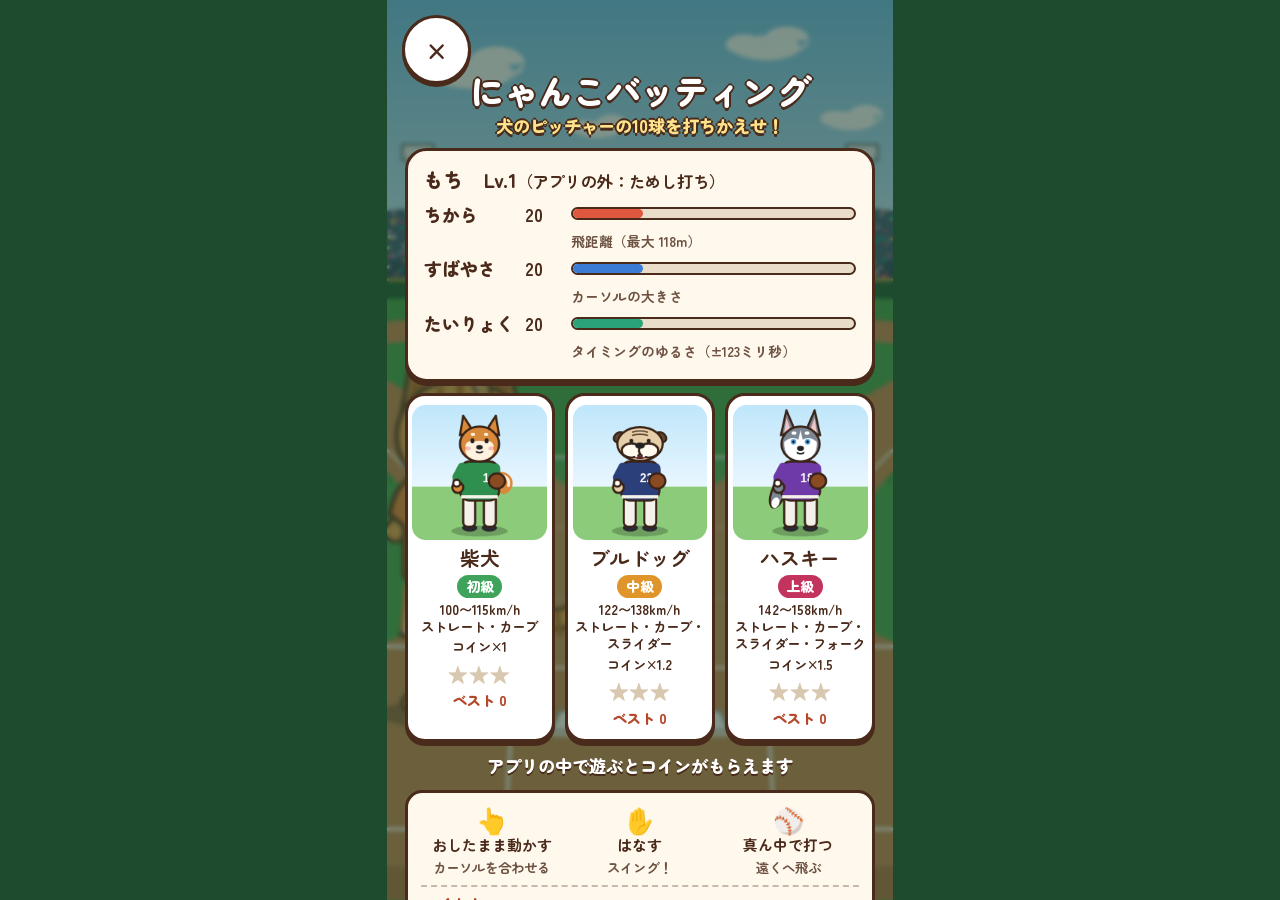
==== baseball.html @ 76a6c4c1 "Add files via upload" ====
<!DOCTYPE html>
<html lang="ja">
<head>
<meta charset="utf-8">
<meta name="viewport" content="width=device-width, initial-scale=1, viewport-fit=cover">
<meta name="theme-color" content="#2E7D46">
<title>にゃんこバッティング</title>
<link rel="preconnect" href="https://fonts.googleapis.com">
<link rel="preconnect" href="https://fonts.gstatic.com" crossorigin>
<link rel="stylesheet" href="https://fonts.googleapis.com/css2?family=Zen+Maru+Gothic:wght@500;700;900&display=swap">
<style>
:root{--ink:#4A2A1A;--orange:#F0943F;--red:#E0573F;--cream:#FFF8EC;--font:"Zen Maru Gothic","Hiragino Maru Gothic ProN","Yu Gothic",system-ui,sans-serif}
*{box-sizing:border-box}
html,body{height:100%;margin:0}
body{background:#1E4A2E;display:flex;align-items:center;justify-content:center;overflow:hidden;font-family:var(--font);color:var(--ink);
  touch-action:none;user-select:none;-webkit-user-select:none;-webkit-touch-callout:none;
  padding:env(safe-area-inset-top,0) env(safe-area-inset-right,0) env(safe-area-inset-bottom,0) env(safe-area-inset-left,0)}
#stage{position:relative;width:min(100vw,calc(100vh*9/16));width:min(100vw,calc(100dvh*9/16));aspect-ratio:9/16;max-height:100vh;max-height:100dvh;overflow:hidden;font-size:14px;background:#7EC8F2}
#cv{position:absolute;inset:0;width:100%;height:100%;display:block;touch-action:none}
#backBtn{position:absolute;top:.6em;left:.6em;z-index:8;width:2.7em;height:2.7em;border-radius:50%;border:3px solid var(--ink);background:#fff;color:var(--ink);font:900 1.3em/1 var(--font);box-shadow:0 3px 0 var(--ink);cursor:pointer;padding:0}
#padHint{position:absolute;left:8%;bottom:4%;z-index:3;width:84%;padding:.55em .7em;border-radius:1em;background:rgba(255,255,255,.82);border:2px dashed rgba(74,42,26,.55);
  font-weight:900;font-size:.86em;line-height:1.35;text-align:center;pointer-events:none;transition:opacity .4s}
#padHint.fade{opacity:0}
.ov{position:absolute;inset:0;z-index:6;display:flex;flex-direction:column;align-items:center;gap:.6em;padding:3.6em .9em 1.1em;overflow-y:auto;
  background:rgba(30,60,40,.55);backdrop-filter:blur(2px);-webkit-backdrop-filter:blur(2px);touch-action:pan-y}
.ov[hidden]{display:none}
.ov h1{margin:0;font-size:1.75em;font-weight:900;color:#fff;text-align:center;line-height:1.15;text-shadow:0 3px 0 var(--ink),2px 0 0 var(--ink),-2px 0 0 var(--ink),0 -2px 0 var(--ink)}
.ov h1 span{display:block;font-size:.5em;margin-top:.35em;color:#FFE38A}
.card{width:100%;background:var(--cream);border:3px solid var(--ink);border-radius:1.1em;box-shadow:0 4px 0 var(--ink);padding:.7em .85em}
.catcard .ttl{font-weight:900;margin-bottom:.35em}
.st{display:grid;grid-template-columns:5.3em 2.2em 1fr;align-items:center;gap:.4em;font-weight:900;font-size:.9em;margin:.25em 0}
.st .bar{height:.75em;border-radius:1em;background:#E9DCC8;border:2px solid var(--ink);overflow:hidden;position:relative}
.st .bar i{position:absolute;inset:0 auto 0 0;border-radius:1em}
.st .eff{grid-column:3;font-size:.78em;font-weight:700;margin-top:-.2em;opacity:.8}
.dogs{display:grid;grid-template-columns:repeat(3,1fr);gap:.5em;width:100%}
.dog{display:flex;flex-direction:column;align-items:center;gap:.15em;padding:.45em .25em .55em;background:#fff;border:3px solid var(--ink);border-radius:1em;box-shadow:0 4px 0 var(--ink);
  font:inherit;color:inherit;cursor:pointer;touch-action:manipulation}
.dog:active{transform:translateY(3px);box-shadow:0 1px 0 var(--ink)}
.dog canvas{width:100%;aspect-ratio:1;display:block;border-radius:.7em;background:linear-gradient(#BFE6FA,#E8F6FF 60%,#8CCB7A 61%)}
.dog b{font-size:1em}
.dog .lv{font-size:.72em;font-weight:900;color:#fff;padding:.1em .6em;border-radius:1em}
.dog .sm{font-size:.68em;font-weight:700;line-height:1.3;text-align:center}
.dog .sm i{font-style:normal;display:inline-block}
.dog .best{font-size:.72em;font-weight:900;color:#B5482B}
.left{font-weight:900;font-size:.88em;text-align:center;color:#fff;text-shadow:0 2px 0 var(--ink)}
.how{font-size:.8em;font-weight:700;line-height:1.5}
.how b{color:#B5482B}
.res .big{font-size:2.1em;font-weight:900;text-align:center;line-height:1.1}
.res .big small{font-size:.45em;display:block}
.res .nb{text-align:center;font-weight:900;color:#D9772B}
.log{display:grid;grid-template-columns:1.6em 1fr auto;gap:.15em .5em;font-size:.82em;font-weight:700;margin:.5em 0 0}
.log .k{font-weight:900;text-align:right}
.how .steps{display:grid;grid-template-columns:repeat(3,1fr);gap:.4em;text-align:center}
.how .steps i{display:block;font-style:normal;font-size:1.6em;line-height:1.2}
.how .steps b{display:block;color:var(--ink);font-size:.95em}
.how .steps small{display:block;font-size:.85em;opacity:.8}
.how details{margin-top:.5em;border-top:2px dashed rgba(74,42,26,.3);padding-top:.4em}
.how summary{font-weight:900;cursor:pointer;color:#B5482B}
.stars{font-size:1em;letter-spacing:.05em;color:#D8C8B0;font-weight:900}
.stars b{color:#F5B300;font-weight:900}
.res .stars{font-size:2em;text-align:center;display:block;line-height:1.1}
.coin{font-weight:900;text-align:center;font-size:1.05em;padding:.45em;border-radius:.8em;background:#FFE7A8;border:2px solid var(--ink)}
.btns{display:flex;gap:.6em;width:100%}
.btn{flex:1;border:3px solid var(--ink);background:var(--orange);color:var(--ink);font:900 1em var(--font);border-radius:1em;padding:.7em .4em;box-shadow:0 4px 0 var(--ink);cursor:pointer;touch-action:manipulation}
.btn.white{background:#fff}
.btn:active{transform:translateY(3px);box-shadow:0 1px 0 var(--ink)}
</style>
</head>
<body>
<!-- ミニゲーム「にゃんこバッティング」。にゃんカロの中で開くと、自分の猫の能力・毛色・服の色で遊べて、コインがアプリにたまる（1回の上限あり） -->
<div id="stage">
  <canvas id="cv" width="360" height="640" aria-label="バッティングの画面（キャッチャーの後ろから見た球場）"></canvas>
  <button id="backBtn" aria-label="にゃんカロにもどる">×</button>
  <div id="padHint" hidden>画面を<b>おしたまま</b>動かしてカーソルを合わせ、<br><b>指をはなすとスイング！</b></div>

  <div class="ov" id="titleOv">
    <h1>にゃんこバッティング<span>犬のピッチャーの10球を打ちかえせ！</span></h1>
    <div class="card catcard" id="catCard"></div>
    <div class="dogs" id="dogList"></div>
    <div class="left" id="leftMsg"></div>
    <div class="card how">
      <div class="steps"><div><i>👆</i><b>おしたまま動かす</b><small>カーソルを合わせる</small></div><div><i>✋</i><b>はなす</b><small>スイング！</small></div><div><i>⚾</i><b>真ん中で打つ</b><small>遠くへ飛ぶ</small></div></div>
      <details><summary>くわしいルール</summary>
      画面のどこでも<b>おしたまま</b>動かすと黄色い<b>カーソル</b>が動く。ボールがカーソルに重なったときに<b>指をはなすとスイング</b>！（ピッチャーが投げる前にはなしても振らない。PCは矢印キー＋スペース）<br>
      カーソルの真ん中（オレンジ）で打つと遠くへ飛ぶ。ボールの<b>下</b>を打つとフライ、<b>上</b>を打つとゴロ。早く振ると左へ、おそいと右へ。<br>
      ホームラン100・長打50・ヒット30・ファウル5点。<b>ボール球を見逃す</b>と+10点（ボール球を振ると当たりが弱くなる）。<br>
      <b>連続ヒット</b>は2本目×1.2・3本目から×1.5。10球のうち1球は<b>金のボール</b>（打つと×2）。<br>
      点数で <span id="starPts"></span>。合計点でコインがもらえる（最大<span id="maxC">50</span>）。
      <button class="btn white" id="practiceBtn" type="button" style="margin-top:.5em;width:100%">練習2球からはじめる（柴犬）</button>
      </details>
    </div>
  </div>

  <div class="ov" id="resultOv" hidden>
    <h1>結果</h1>
    <div class="card res" id="resBody"></div>
    <div class="btns"><button class="btn" id="againBtn">もう一回</button><button class="btn white" id="pickBtn">ピッチャーをえらぶ</button></div>
  </div>
</div>
<script>
'use strict';
/* =========================================================
   にゃんこバッティング
   キャッチャーの後ろから見た画面。遠くに犬のピッチャー、手前にストライクゾーン、左に自分の猫（うしろ姿）。
   座標：画面は 360×640。遠近法は「奥行き Z（ゾーン＝1、ピッチャー＝6）」で 画面x = CX + X*F/Z、画面y = CY + Y*F/Z。
   ========================================================= */

// ===== バランス（ここの数字で調整できる） =====
const PITCHES = 10;                                 // 1回の球数
const PTS = { hr: 100, xbh: 50, hit: 30, foul: 5, eye: 10 }; // 点数（ホームラン／長打／ヒット／ファウル／ボール球を見逃す＝ナイス選球）
const COIN_DIV = 10;                                // コイン = 合計点 × 投手のコイン倍率 ÷ これ（上限はアプリの miniRewardMax）　v9.6：8→10（連打・金のボールで点がふえたぶん）
// v9.6 追加
const BALL_SWING_Q = .8;                            // ボール球を振ったときの打球の質（×）
const COMBO = [1, 1, 1.2, 1.5];                     // 連続ヒットの倍率（2連続 ×1.2、3連続より上 ×1.5）
const GOLD_MUL = 2;                                 // 金のボール（10球に1球）の得点倍率
const STARS = [150, 350, 550];                      // ★1・★2・★3 の点数（どの投手も同じ。速い投手ほどむずかしい）
const PRACTICE = 2;                                 // はじめての人の練習球の数（点にならない）
const HIT_STOP = .08;                               // 打った瞬間に止める時間（秒）
const eff = v => v / (v + 60);                      // 能力の効き目（0〜1。数値が上がるほどゆるやかに増える）
// 投手（犬）。kmh=ストレートの球速、T=ストレートがとどく時間（秒・ゲーム用にゆっくり）、out=ボール球の割合、brk=変化の大きさ、mix=球種の割合
const DOGS = {
  shiba:   { name: '柴犬',     lv: '初級', lvc: '#3FA35B', kmh: [100, 115], T: 1.15, out: .15, brk: .75, mix: { st: 70, cv: 30 },                 coin: 1.0, num: '1',
             fur: '#D9893B', light: '#FFF3E0', dark: '#6B3E1C', uni: '#2F8F4E' },
  bulldog: { name: 'ブルドッグ', lv: '中級', lvc: '#E0952B', kmh: [122, 138], T: .95,  out: .2,  brk: 1.0, mix: { st: 50, cv: 20, sl: 30 },          coin: 1.2, num: '22',
             fur: '#E6CFA8', light: '#FFF9EF', dark: '#5E4A36', uni: '#2B3F7A' },
  husky:   { name: 'ハスキー',   lv: '上級', lvc: '#C2335E', kmh: [142, 158], T: .78,  out: .25, brk: 1.2, mix: { st: 40, cv: 15, sl: 25, fk: 20 }, coin: 1.5, num: '18',
             fur: '#7D8794', light: '#FFFFFF', dark: '#2E3440', uni: '#6E3AA8' }
};
// 球種。spd=ストレートとくらべた速さ、bx/by=変化（右／下）、k=曲がりはじめのおそさ（大きいほど手元で曲がる）
const PTYPE = {
  st: { name: 'ストレート', spd: 1.0,  bx: 0,   by: 0,   k: 2 },
  cv: { name: 'カーブ',     spd: .8,   bx: .14, by: .24, k: 1.7 },
  sl: { name: 'スライダー', spd: .9,   bx: .24, by: .05, k: 2.4 },
  fk: { name: 'フォーク',   spd: .92,  bx: 0,   by: .30, k: 3.6 }
};
const LAG = .07;   // 指をはなしてからバットがボールの位置にくるまで（秒）

// ===== アプリとのつなぎ =====
const APP = (() => { try { return window.parent !== window && window.parent.nyankaloMini ? window.parent.nyankaloMini : null; } catch (e) { return null; } })();
const DEF_CAT = { name: 'もち', breed: 'tabby', level: 1, pow: 20, spd: 20, sta: 20, head: null, top: 'tee_orange', hand: 'gloves_brown', shirt: '#F08A3C', gloves: '#7A4A2A' };
let INFO = null, CAT = DEF_CAT;
function loadInfo() {
  try { INFO = APP ? APP.info() : null; } catch (e) { INFO = null; }
  CAT = Object.assign({}, DEF_CAT, (INFO && INFO.cat) || {});
}
loadInfo();
const sndOn = () => !INFO || INFO.sound !== false;
const vibOn = () => (!INFO || INFO.vibrate !== false) && typeof navigator.vibrate === 'function';
const buzz = p => { if (vibOn()) try { navigator.vibrate(p); } catch (e) {} };
function getBest() {
  try { return APP ? (APP.getRec('baseball') || {}) : JSON.parse(localStorage.getItem('nb_best') || '{}'); } catch (e) { return {}; }
}
function setBest(o) {
  try { if (APP) APP.setRec('baseball', o); else localStorage.setItem('nb_best', JSON.stringify(o)); } catch (e) {}
}

// ===== 画面・遠近法 =====
const cv = document.getElementById('cv'), g = cv.getContext('2d'), stage = document.getElementById('stage');
const W = 360, H = 640, F = 300, CX = 180, CY = 200;
const M = .271;                                     // 球場の 1m を奥行きの単位に直す倍率（ピッチャーまで18.44m → Z=6）
const PZ = 6;                                       // ピッチャーの奥行き
const ZCY = .667, ZHW = .225, ZHH = .25, BRW = .038; // ゾーンの中心の高さ・半分の幅・半分の高さ、ボールの半径
const ZL = CX - ZHW * F, ZR = CX + ZHW * F, ZT = CY + (ZCY - ZHH) * F, ZB = CY + (ZCY + ZHH) * F;
const REL = { X: -.03, Y: -.14 };                   // ボールをはなす位置（ピッチャーの手）
const pj = (X, Y, Z) => [CX + X * F / Z, CY + Y * F / Z, F / Z];
const fieldPt = (xm, zm, hm = 0) => pj(xm * M, 1 - hm * M, 1 + zm * M);   // 球場の地面の点（m）
const CATX = 52, CATY = 506, CATS = 1.0;            // 猫の足もとの位置と大きさ

// 能力から決まる値
let CRW, CRH, TW, MAXD;
function calcStats() {
  CRW = (ZR - ZL) * (.16 + .2 * eff(CAT.spd));   // カーソルの半分の幅（すばやさ）
  CRH = CRW * .72;
  TW = .10 + .09 * eff(CAT.sta);                 // タイミングのゆるさ（たいりょく）：ずれてよい秒数
  MAXD = 100 + 70 * eff(CAT.pow);                // 最大飛距離 m（ちから）
}
calcStats();
const fence = dir => 92 + 24 * (1 - Math.min(1, Math.abs(dir) / 45));   // フェンスまでの距離（センター116m・両翼92m）

let dpr = 1;
function resize() {
  dpr = Math.min(3, window.devicePixelRatio || 1);
  const w = stage.clientWidth;
  stage.style.fontSize = (w / 360 * 14) + 'px';
  cv.width = Math.round(w * dpr); cv.height = Math.round(cv.width * H / W);
  makeBg();
}

// 色の明るさ（0〜1）
function lum(hex) { const m = /^#?([0-9a-f]{6})$/i.exec(hex || ''); if (!m) return .5; const n = parseInt(m[1], 16); return (.299 * (n >> 16) + .587 * (n >> 8 & 255) + .114 * (n & 255)) / 255; }
// 古いスマホ（roundRect がないブラウザ）用
if (!CanvasRenderingContext2D.prototype.roundRect) CanvasRenderingContext2D.prototype.roundRect = function (x, y, w, h, r) { r = Math.min(r, w / 2, h / 2); this.moveTo(x + r, y); this.arcTo(x + w, y, x + w, y + h, r); this.arcTo(x + w, y + h, x, y + h, r); this.arcTo(x, y + h, x, y, r); this.arcTo(x, y, x + w, y, r); this.closePath(); };

// ===== 乱数 =====
const R = Math.random, rnd = (a, b) => a + R() * (b - a), clamp = (v, a, b) => Math.max(a, Math.min(b, v));
function pickMix(mix) { let s = 0; for (const k in mix) s += mix[k]; let r = R() * s; for (const k in mix) { r -= mix[k]; if (r <= 0) return k; } return 'st'; }
function seeded(seed) { return () => { seed = (seed * 16807) % 2147483647; return (seed - 1) / 2147483646; }; }

// ===== 背景（球場）を1回だけ描いておく =====
let bg = null;
function makeBg() {
  bg = document.createElement('canvas'); bg.width = cv.width; bg.height = cv.height;
  const c = bg.getContext('2d'), s = bg.width / W; c.scale(s, s);
  const rr = seeded(7);
  // 空
  let gr = c.createLinearGradient(0, 0, 0, 200); gr.addColorStop(0, '#6EC1F0'); gr.addColorStop(1, '#D4F0FF');
  c.fillStyle = gr; c.fillRect(0, 0, W, 220);
  c.fillStyle = 'rgba(255,255,255,.9)';
  [[60, 52, 1], [270, 34, .8], [330, 86, .6], [150, 92, .55]].forEach(([x, y, k]) => { c.beginPath(); c.ellipse(x, y, 30 * k, 11 * k, 0, 0, 7); c.ellipse(x + 18 * k, y - 7 * k, 20 * k, 12 * k, 0, 0, 7); c.ellipse(x - 20 * k, y - 3 * k, 16 * k, 9 * k, 0, 0, 7); c.fill(); });
  // 照明塔
  [[22, 112], [338, 112]].forEach(([x, y]) => { c.fillStyle = '#5B6B7A'; c.fillRect(x - 1.5, y, 3, 60); c.fillStyle = '#E8EEF2'; c.fillRect(x - 11, y - 9, 22, 11); c.strokeStyle = '#5B6B7A'; c.lineWidth = 1.5; c.strokeRect(x - 11, y - 9, 22, 11); });
  // スタンド（観客）
  c.fillStyle = '#3F5D78'; c.beginPath(); c.moveTo(0, 150); c.quadraticCurveTo(180, 128, 360, 150); c.lineTo(360, 215); c.lineTo(0, 215); c.fill();
  c.fillStyle = '#2F4A62'; c.fillRect(0, 186, W, 30);
  const cols = ['#FFD166', '#EF476F', '#FFFFFF', '#06D6A0', '#F78C6B', '#A0C4FF', '#FFC6D9'];
  for (let i = 0; i < 520; i++) { const x = rr() * W, y = 142 + rr() * 64; if (y < 150 - Math.sin(x / W * Math.PI) * 18) continue; c.fillStyle = cols[Math.floor(rr() * cols.length)]; c.fillRect(x, y, 2, 2); }
  // 外野フェンス
  const fen = [], top = [];
  for (let a = -60; a <= 60; a += 2) { const d = fence(a), r = a * Math.PI / 180; fen.push(fieldPt(Math.sin(r) * d, Math.cos(r) * d)); top.push(fieldPt(Math.sin(r) * d, Math.cos(r) * d, 4)); }
  // 芝（しま模様）
  c.fillStyle = '#3E9E4A'; c.fillRect(0, 205, W, H);
  for (let z = 0; z < 130; z += 8) { const y1 = fieldPt(0, z)[1], y2 = fieldPt(0, z + 4)[1]; c.fillStyle = '#48AC53'; c.fillRect(0, Math.min(y1, y2), W, Math.abs(y1 - y2)); }
  c.fillStyle = '#1D5E35'; c.beginPath(); fen.forEach((p, i) => i ? c.lineTo(p[0], p[1]) : c.moveTo(p[0], p[1])); for (let i = top.length - 1; i >= 0; i--) c.lineTo(top[i][0], top[i][1]); c.fill();
  c.strokeStyle = '#F2C14E'; c.lineWidth = 1.6; c.beginPath(); top.forEach((p, i) => i ? c.lineTo(p[0], p[1]) : c.moveTo(p[0], p[1])); c.stroke();
  // 内野の土（ファウルラインの間＋円弧）
  const dirt = '#C98B55', dirtD = '#B57846';
  c.fillStyle = dirt; c.beginPath(); c.moveTo(...fieldPt(0, -0.5));
  c.lineTo(...fieldPt(-27.5, 27.5));
  for (let a = -45; a <= 45; a += 3) { const r = a * Math.PI / 180, p = [Math.sin(r) * 29, 18.44 + Math.cos(r) * 29]; c.lineTo(...fieldPt(p[0], p[1])); }
  c.lineTo(...fieldPt(27.5, 27.5)); c.closePath(); c.fill();
  // 内野の芝（ダイヤモンド）
  c.fillStyle = '#45A851'; c.beginPath(); [[0, 2.6], [16.8, 19.4], [0, 36.2], [-16.8, 19.4]].forEach((p, i) => i ? c.lineTo(...fieldPt(...p)) : c.moveTo(...fieldPt(...p))); c.closePath(); c.fill();
  // マウンド
  const mc = fieldPt(0, 18.44), mr = fieldPt(2.7, 18.44)[0] - mc[0], mt = fieldPt(0, 21.1)[1], mb = fieldPt(0, 15.8)[1];
  c.fillStyle = dirtD; c.beginPath(); c.ellipse(mc[0], (mt + mb) / 2, mr, (mb - mt) / 2 + 1, 0, 0, 7); c.fill();
  c.fillStyle = dirt; c.beginPath(); c.ellipse(mc[0], (mt + mb) / 2 - 1, mr * .8, (mb - mt) / 2 - 1, 0, 0, 7); c.fill();
  c.fillStyle = '#fff'; c.fillRect(mc[0] - 5, mc[1] - 1, 10, 2);
  // 2塁ベース
  const b2 = fieldPt(0, 38.8); c.fillStyle = '#fff'; c.fillRect(b2[0] - 3, b2[1] - 1, 6, 2);
  // ファウルライン
  c.strokeStyle = 'rgba(255,255,255,.9)'; c.lineWidth = 1.6;
  [-1, 1].forEach(sg => { c.beginPath(); c.moveTo(...fieldPt(sg * 1, 1)); c.lineTo(...fieldPt(sg * 100, 100)); c.stroke(); });
  // ホームまわりの土（ゾーンにあわせて大きめに描く）
  c.fillStyle = dirt; c.beginPath(); c.ellipse(CX, 540, 250, 120, 0, 0, 7); c.fill();
  c.fillStyle = dirtD; c.fillRect(0, 600, W, 40); c.fillStyle = dirt; c.beginPath(); c.ellipse(CX, 600, 260, 22, 0, 0, 7); c.fill();
  // バッターボックス
  c.strokeStyle = 'rgba(255,255,255,.85)'; c.lineWidth = 2.5;
  [[-1], [1]].forEach(([sg]) => { c.beginPath(); const x1 = CX + sg * 82, x2 = CX + sg * 200; c.moveTo(x1 + sg * 6, 460); c.lineTo(x2 + sg * 6, 460); c.lineTo(x2 + sg * 40, 590); c.lineTo(x1 + sg * 14, 590); c.closePath(); c.stroke(); });
  // ホームベース
  c.fillStyle = '#fff'; c.strokeStyle = '#9A8F84'; c.lineWidth = 2;
  c.beginPath(); c.moveTo(ZL + 4, 520); c.lineTo(ZR - 4, 520); c.lineTo(ZR - 10, 506); c.lineTo(CX, 494); c.lineTo(ZL + 10, 506); c.closePath(); c.fill(); c.stroke();
  c.fillStyle = '#E4DCD2'; c.fillRect(ZL + 4, 520, ZR - ZL - 8, 4);
}

// ===== 犬（ピッチャー）を描く =====
// 足もと (x,y)、k=大きさ（1で高さ100）、pose: w=ふりかぶり 0〜1、f=投げたあと 0〜1、ball=手にボールを持つか
function drawDog(c, key, x, y, k, pose) {
  const D = DOGS[key], w = pose.w || 0, f = pose.f || 0, ol = '#3A2418';
  c.save(); c.translate(x, y); c.scale(k, k); c.lineJoin = 'round'; c.lineCap = 'round';
  const L = (pts, col, lw) => { c.strokeStyle = col; c.lineWidth = lw; c.beginPath(); pts.forEach((p, i) => i ? c.lineTo(p[0], p[1]) : c.moveTo(p[0], p[1])); c.stroke(); };
  const E = (ex, ey, rx, ry, col, st = true, rot = 0) => { c.fillStyle = col; c.beginPath(); c.ellipse(ex, ey, rx, ry, rot, 0, 7); c.fill(); if (st) { c.strokeStyle = ol; c.lineWidth = 2; c.stroke(); } };
  // 影
  c.fillStyle = 'rgba(0,0,0,.22)'; c.beginPath(); c.ellipse(0, 0, 26, 5, 0, 0, 7); c.fill();
  // 足を上げる（ふりかぶりの途中で左足＝画面の右の足）
  const lift = Math.sin(clamp((w - .25) / .7, 0, 1) * Math.PI) * (f ? 0 : 1);
  const lean = f ? Math.sin(Math.min(1, f * 1.4) * Math.PI / 2) * 6 : 0;
  // しっぽ
  if (key === 'shiba') { c.strokeStyle = D.fur; c.lineWidth = 7; c.beginPath(); c.arc(20, -44, 7, Math.PI * .9, Math.PI * 2.4); c.stroke(); c.strokeStyle = D.light; c.lineWidth = 2.5; c.beginPath(); c.arc(20, -44, 7, Math.PI * 1.3, Math.PI * 2.1); c.stroke(); }
  if (key === 'husky') { E(-21, -34, 6, 13, D.fur, true, .35); E(-23, -26, 3.5, 5, D.light, false, .35); }
  // 足
  E(-9, -3, 7, 3.6, '#2A2A30', false);
  const ry = -lift * 16, rx = lift * 3;
  E(9 + rx, -3 + ry, 7, 3.6, '#2A2A30', false);
  c.fillStyle = '#F4F1EA'; c.strokeStyle = ol; c.lineWidth = 2;
  c.beginPath(); c.roundRect(-15, -32, 11, 28, 4); c.fill(); c.stroke();
  c.beginPath(); c.roundRect(4 + rx, -32 + ry * .6, 11, 28 - lift * 6, 4); c.fill(); c.stroke();
  c.translate(lean * .3, lean);
  // 体（ユニフォーム）
  c.fillStyle = D.uni; c.beginPath(); c.roundRect(-18, -64, 36, 36, 9); c.fill(); c.stroke();
  c.fillStyle = '#fff'; c.font = '900 11px sans-serif'; c.textAlign = 'center'; c.textBaseline = 'middle'; c.fillText(D.num, 6, -48);
  c.fillStyle = '#F4F1EA'; c.fillRect(-17, -33, 34, 3);
  // グラブの腕（画面の右）
  const gx = w < 1 && !f ? 14 - w * 8 : 24 - (1 - f) * 2, gy = w < 1 && !f ? -46 - w * 22 : -56;
  L([[15, -58], [gx, gy]], D.uni, 8);
  E(gx + 2, gy, 7.5, 7, '#8A4B22');
  // 頭
  const hy = -80;
  if (key === 'shiba') {
    c.fillStyle = D.fur; [[-1], [1]].forEach(([s]) => { c.beginPath(); c.moveTo(s * 6, hy - 12); c.lineTo(s * 15, hy - 26); c.lineTo(s * 18, hy - 8); c.closePath(); c.fill(); c.stroke(); });
    E(0, hy, 18, 16, D.fur);
    c.fillStyle = D.light; c.beginPath(); c.ellipse(0, hy + 6, 13, 9, 0, 0, 7); c.fill();
    E(-7, hy + 2, 6, 5, D.light, false); E(7, hy + 2, 6, 5, D.light, false);
    E(-6, hy - 9, 2, 1.4, D.light, false); E(6, hy - 9, 2, 1.4, D.light, false);
    E(-6.5, hy - 3, 1.9, 2.3, '#222', false); E(6.5, hy - 3, 1.9, 2.3, '#222', false);
    E(0, hy + 3, 3, 2.2, '#222', false);
    c.strokeStyle = '#222'; c.lineWidth = 1.3; c.beginPath(); c.moveTo(-3, hy + 7); c.quadraticCurveTo(0, hy + 9, 3, hy + 7); c.stroke();
    E(-11, hy + 4, 3, 1.8, 'rgba(240,120,120,.45)', false); E(11, hy + 4, 3, 1.8, 'rgba(240,120,120,.45)', false);
  } else if (key === 'bulldog') {
    E(-19, hy - 6, 5.5, 4.5, D.dark, true, -.5); E(19, hy - 6, 5.5, 4.5, D.dark, true, .5);
    E(0, hy, 21, 15.5, D.fur);
    c.strokeStyle = D.dark; c.lineWidth = 1.3; [-11, -8].forEach(o => { c.beginPath(); c.moveTo(-7, hy + o); c.quadraticCurveTo(0, hy + o - 2, 7, hy + o); c.stroke(); });
    E(-8, hy + 6, 9, 6.5, D.light); E(8, hy + 6, 9, 6.5, D.light);
    c.fillStyle = '#5A2A2A'; c.beginPath(); c.ellipse(0, hy + 11, 6, 3, 0, 0, Math.PI); c.fill();
    c.fillStyle = '#fff'; c.fillRect(-4.5, hy + 9.5, 2, 2.5); c.fillRect(2.5, hy + 9.5, 2, 2.5);
    E(-8, hy - 3, 1.8, 1.8, '#222', false); E(8, hy - 3, 1.8, 1.8, '#222', false);
    E(0, hy + 1.5, 4.5, 2.8, '#222', false);
  } else {
    c.fillStyle = D.fur; [[-1], [1]].forEach(([s]) => { c.beginPath(); c.moveTo(s * 5, hy - 12); c.lineTo(s * 13, hy - 31); c.lineTo(s * 18, hy - 8); c.closePath(); c.fill(); c.stroke(); c.fillStyle = '#F2C6C6'; c.beginPath(); c.moveTo(s * 9, hy - 13); c.lineTo(s * 13, hy - 24); c.lineTo(s * 15, hy - 11); c.closePath(); c.fill(); c.fillStyle = D.fur; });
    E(0, hy, 17.5, 16, D.fur);
    c.fillStyle = D.light; c.beginPath(); c.moveTo(-15, hy - 2); c.quadraticCurveTo(-8, hy - 8, -2, hy - 4); c.lineTo(0, hy - 13); c.lineTo(2, hy - 4); c.quadraticCurveTo(8, hy - 8, 15, hy - 2); c.quadraticCurveTo(16, hy + 14, 0, hy + 15); c.quadraticCurveTo(-16, hy + 14, -15, hy - 2); c.fill();
    E(-6, hy - 10, 2.2, 1.5, D.light, false); E(6, hy - 10, 2.2, 1.5, D.light, false);
    E(-6.5, hy - 2, 2.6, 2.6, '#4DA8E8', false); E(6.5, hy - 2, 2.6, 2.6, '#4DA8E8', false);
    E(-6.5, hy - 2, 1.1, 1.3, '#111', false); E(6.5, hy - 2, 1.1, 1.3, '#111', false);
    E(0, hy + 4, 3.2, 2.3, '#222', false);
    c.strokeStyle = '#222'; c.lineWidth = 1.3; c.beginPath(); c.moveTo(-3, hy + 8); c.quadraticCurveTo(0, hy + 10, 3, hy + 8); c.stroke();
  }
  // 投げる腕（画面の左＝犬の右手）
  let hx, hy2;
  if (!f) { const t = w; hx = -20 - t * 12; hy2 = -40 - t * 60; if (t > .85) { hx += (t - .85) * 20; } }
  else { const t = Math.min(1, f * 1.6); hx = -32 + t * 46; hy2 = -98 + t * 66; }
  L([[-16, -59], [(hx - 16) / 2 - 3, (hy2 - 59) / 2], [hx, hy2]], D.uni, 8);
  E(hx, hy2, 5, 5, D.fur);
  if (pose.ball) E(hx - 1, hy2 - 4, 3.2, 3.2, '#fff');
  c.restore();
}

// ===== 猫（バッターのうしろ姿）を描く =====
const FUR = {
  tabby:     { base: '#E9A752', dark: '#B86B2B', light: '#F8E0B5', ol: '#5A3520', fluffy: false },
  white:     { base: '#FFFFFF', dark: '#E1D8CE', light: '#FFFFFF', ol: '#6B5A4E', fluffy: false },
  longwhite: { base: '#FFFFFF', dark: '#E4DDD4', light: '#FFFFFF', ol: '#6B5A4E', fluffy: true },
  grey:      { base: '#55565E', dark: '#3A3B42', light: '#74757E', ol: '#1E1E22', fluffy: true }
};
// ふわふわの輪郭（長毛の猫用）
function fluffEllipse(c, x, y, rx, ry, n, bump) {
  c.beginPath(); c.moveTo(x + rx, y);
  for (let i = 0; i < n; i++) {
    const a2 = (i + .5) / n * Math.PI * 2, a3 = (i + 1) / n * Math.PI * 2;
    c.quadraticCurveTo(x + Math.cos(a2) * (rx + bump), y + Math.sin(a2) * (ry + bump), x + Math.cos(a3) * rx, y + Math.sin(a3) * ry);
  }
  c.closePath();
}
// bat: { ang（バットの向き・ラジアン）, len（長さの倍率）, hx, hy（手の位置・ローカル） }
function drawCat(c, x, y, s, bat, time) {
  const fr = FUR[CAT.breed] || FUR.tabby, ol = fr.ol, su = CAT.suit, shirt = (su && CAT.suitBody) || CAT.shirt || '#F08A3C', glove = CAT.gloves || '#F4F4F4';
  c.save(); c.translate(x, y); c.scale(s, s); c.lineJoin = 'round'; c.lineCap = 'round';
  const E = (ex, ey, rx, ry, col, st = true, rot = 0) => { c.fillStyle = col; c.beginPath(); c.ellipse(ex, ey, rx, ry, rot, 0, 7); c.fill(); if (st) { c.strokeStyle = ol; c.lineWidth = 3; c.stroke(); } };
  const bob = Math.sin(time * 2.2) * 1.5;
  // 影
  c.fillStyle = 'rgba(0,0,0,.25)'; c.beginPath(); c.ellipse(0, 2, 58, 11, 0, 0, 7); c.fill();
  // しっぽ
  const sw = Math.sin(time * 2.6) * 10 + (bat.swing ? Math.sin(bat.swing * 9) * 14 : 0);
  c.strokeStyle = ol; c.lineWidth = fr.fluffy ? 24 : 16; c.beginPath(); c.moveTo(18, -74); c.bezierCurveTo(62, -66, 84 + sw * .3, -52, 82 + sw, -96); c.stroke();
  c.strokeStyle = fr.base; c.lineWidth = fr.fluffy ? 19 : 11; c.stroke();
  if (su === 'wizard') { c.fillStyle = '#5A3A9A'; c.strokeStyle = ol; c.lineWidth = 3; c.beginPath(); c.moveTo(-40, -166); c.lineTo(40, -166); c.lineTo(56 + sw * .2, -40); c.quadraticCurveTo(0, -28, -56, -40); c.closePath(); c.fill(); c.stroke(); }
  if (su === 'dino_hood') { c.fillStyle = '#4FA35A'; c.strokeStyle = ol; c.lineWidth = 3; c.beginPath(); c.moveTo(-14, -70); c.quadraticCurveTo(-40, -30, -70 - sw * .2, -14); c.quadraticCurveTo(-30, -36, 6, -62); c.closePath(); c.fill(); c.stroke(); }
  if (su) drawSuitBody(c, su, sw, ol);   // v9.5：マント・つばさ・ふくろ など体のうしろ
  if (CAT.breed === 'tabby') { c.strokeStyle = fr.dark; c.lineWidth = 4; [[48, -66], [70, -62], [80 + sw * .7, -82]].forEach(([tx, ty], i) => { c.beginPath(); c.moveTo(tx - (i < 2 ? 1 : 7), ty - 7); c.lineTo(tx + (i < 2 ? 1 : 7), ty + 7); c.stroke(); }); }
  // 足
  [[-1], [1]].forEach(([d]) => {
    c.fillStyle = fr.base; c.strokeStyle = ol; c.lineWidth = 3;
    c.beginPath(); c.roundRect(d * 21 - 12, -62, 24, 56, 10); c.fill(); c.stroke();
    E(d * 24, -6, 17, 9, fr.base);
  });
  c.translate(0, bob);
  // 短パン
  c.fillStyle = '#FBFAF7'; c.strokeStyle = ol; c.lineWidth = 3;
  c.beginPath(); c.moveTo(-36, -98); c.lineTo(36, -98); c.lineTo(42, -54); c.lineTo(4, -50); c.lineTo(0, -62); c.lineTo(-4, -50); c.lineTo(-42, -54); c.closePath(); c.fill(); c.stroke();
  c.strokeStyle = shirt; c.lineWidth = 3; c.beginPath(); c.moveTo(-38, -90); c.lineTo(-41, -58); c.moveTo(38, -90); c.lineTo(41, -58); c.stroke();
  // 手の位置（ローカル）
  const hx = bat.hx, hy = bat.hy;
  // 左腕（ひじだけ見える）
  c.strokeStyle = ol; c.lineWidth = 17; c.beginPath(); c.moveTo(-30, -150); c.lineTo(-46, -128); c.stroke();
  c.strokeStyle = fr.base; c.lineWidth = 12; c.stroke();
  // シャツ（せなか）
  c.fillStyle = shirt; c.strokeStyle = ol; c.lineWidth = 3;
  c.beginPath(); c.moveTo(-28, -168); c.quadraticCurveTo(-46, -166, -50, -140); c.lineTo(-40, -132); c.lineTo(-40, -96); c.quadraticCurveTo(0, -90, 40, -96); c.lineTo(40, -132); c.lineTo(50, -140); c.quadraticCurveTo(46, -166, 28, -168); c.closePath(); c.fill(); c.stroke();
  c.fillStyle = lum(shirt) > .62 ? '#4A2A1A' : '#FFFFFF';   // 明るい服は字をこげ茶に
  c.textAlign = 'center'; c.textBaseline = 'middle';
  c.font = '900 10px "Zen Maru Gothic",sans-serif'; c.fillText(String(CAT.name || '').slice(0, 6), 0, -141);
  c.font = '900 30px "Zen Maru Gothic",sans-serif'; c.fillText(String(Math.min(99, CAT.level || 1)), 0, -115);
  // 頭（うしろ）
  const HY = -196;
  if (fr.fluffy) { c.fillStyle = fr.base; c.strokeStyle = ol; c.lineWidth = 3; fluffEllipse(c, 0, -166, 38, 12, 14, 5); c.fill(); c.stroke(); }
  [[-1], [1]].forEach(([d]) => { c.fillStyle = fr.base; c.strokeStyle = ol; c.lineWidth = 3; c.beginPath(); c.moveTo(d * 12, HY - 30); c.lineTo(d * 34, HY - 58); c.lineTo(d * 42, HY - 14); c.closePath(); c.fill(); c.stroke(); c.fillStyle = fr.dark; c.beginPath(); c.moveTo(d * 22, HY - 31); c.lineTo(d * 33, HY - 49); c.lineTo(d * 37, HY - 24); c.closePath(); c.fill(); });
  c.fillStyle = fr.base; c.strokeStyle = ol; c.lineWidth = 3;
  if (fr.fluffy) fluffEllipse(c, 0, HY, 44, 39, 18, 6); else { c.beginPath(); c.ellipse(0, HY, 45, 40, 0, 0, 7); }
  c.fill(); c.stroke();
  if (CAT.breed === 'tabby') { c.strokeStyle = fr.dark; c.lineWidth = 5; [[-14, -32], [0, -36], [14, -32]].forEach(([tx, ty]) => { c.beginPath(); c.moveTo(tx, HY + ty); c.lineTo(tx * 1.2, HY + ty + 18); c.stroke(); }); c.beginPath(); c.moveTo(-30, HY + 10); c.quadraticCurveTo(0, HY + 22, 30, HY + 10); c.stroke(); }
  // コスチューム（うしろ姿）。着ているときは頭の着せかえは出さない
  if (su === 'astronaut') { c.fillStyle = '#C9D3DC'; c.strokeStyle = ol; c.lineWidth = 3; c.beginPath(); c.roundRect(-30, -158, 60, 56, 12); c.fill(); c.stroke(); c.fillStyle = '#E0573F'; c.fillRect(-22, -148, 10, 36); }
  if (su) drawSuitBack(c, su, HY, ol);
  // 頭の着せかえ
  const hd = su ? null : CAT.head;
  if (hd === 'cap_red') { // バッティングヘルメット
    c.fillStyle = '#D33A3A'; c.strokeStyle = ol; c.lineWidth = 3; c.beginPath(); c.ellipse(0, HY - 6, 46, 36, 0, Math.PI, 0); c.lineTo(46, HY + 2); c.lineTo(-46, HY + 2); c.closePath(); c.fill(); c.stroke();
    c.fillStyle = 'rgba(255,255,255,.35)'; c.beginPath(); c.ellipse(-16, HY - 26, 12, 6, -.4, 0, 7); c.fill();
    E(38, HY + 4, 13, 15, '#D33A3A');
  } else if (hd === 'crown') {
    c.fillStyle = '#E9B730'; c.strokeStyle = ol; c.lineWidth = 3; c.beginPath(); c.moveTo(-22, HY - 30); c.lineTo(-24, HY - 56); c.lineTo(-11, HY - 42); c.lineTo(0, HY - 62); c.lineTo(11, HY - 42); c.lineTo(24, HY - 56); c.lineTo(22, HY - 30); c.closePath(); c.fill(); c.stroke();
  } else if (hd === 'band_pink' || hd === 'band_blue') {
    c.strokeStyle = ol; c.lineWidth = 13; c.beginPath(); c.ellipse(0, HY - 6, 44, 30, 0, Math.PI * 1.05, Math.PI * 1.95); c.stroke();
    c.strokeStyle = hd === 'band_pink' ? '#E8607A' : '#3A7BD5'; c.lineWidth = 8; c.stroke();
  }
  // 右腕（画面の右）→ 手 → バット
  c.strokeStyle = ol; c.lineWidth = 17; c.beginPath(); c.moveTo(34, -152); c.lineTo(50, -132); c.lineTo(hx, hy); c.stroke();
  c.strokeStyle = fr.base; c.lineWidth = 12; c.stroke();
  c.save(); c.translate(hx, hy); c.rotate(bat.ang);
  const bl = 150 * bat.len / s;
  c.fillStyle = '#D9A45B'; c.strokeStyle = '#5A3520'; c.lineWidth = 2.5;
  c.beginPath(); c.moveTo(-10, -3); c.lineTo(bl * .45, -4); c.quadraticCurveTo(bl * .8, -8.5, bl, -8); c.quadraticCurveTo(bl + 4, 0, bl, 8); c.quadraticCurveTo(bl * .8, 8.5, bl * .45, 4); c.lineTo(-10, 3); c.closePath(); c.fill(); c.stroke();
  c.fillStyle = '#3B2A20'; c.fillRect(-10, -3.5, 26, 7); E(-12, 0, 4, 5, '#3B2A20', false);
  c.fillStyle = 'rgba(255,255,255,.35)'; c.fillRect(bl * .5, -5, bl * .4, 2);
  c.restore();
  E(hx - 4, hy + 3, 11, 10, glove); E(hx + 6, hy - 2, 10, 9, glove);
  c.restore();
}

// コスチュームの頭（うしろから見た形）
// v9.5 コスチュームの体まわり（足より先に描く＝体のうしろ）
function drawSuitBody(c, su, sw, ol) {
  c.strokeStyle = ol; c.lineWidth = 3;
  if (su === 'knight') { c.fillStyle = '#B8302A'; c.beginPath(); c.moveTo(-40, -166); c.lineTo(40, -166); c.lineTo(56 + sw * .2, -40); c.quadraticCurveTo(0, -28, -56, -40); c.closePath(); c.fill(); c.stroke(); }
  else if (su === 'dragon_suit') {
    [-1, 1].forEach(d => { c.fillStyle = '#E8775F'; c.beginPath(); c.moveTo(d * 20, -160); c.lineTo(d * 92, -214); c.quadraticCurveTo(d * 96, -170, d * 84, -146); c.quadraticCurveTo(d * 70, -150, d * 64, -134); c.quadraticCurveTo(d * 50, -142, d * 30, -126); c.closePath(); c.fill(); c.stroke();
      c.strokeStyle = '#B8402F'; c.lineWidth = 5; c.beginPath(); c.moveTo(d * 22, -158); c.lineTo(d * 90, -212); c.stroke(); c.strokeStyle = ol; c.lineWidth = 3; });
    c.fillStyle = '#D9503A'; c.beginPath(); c.moveTo(-14, -70); c.quadraticCurveTo(-40, -30, -72 - sw * .2, -12); c.quadraticCurveTo(-30, -36, 6, -62); c.closePath(); c.fill(); c.stroke();
    c.fillStyle = '#F7A93B'; c.beginPath(); c.moveTo(-72 - sw * .2, -12); c.lineTo(-62 - sw * .2, -30); c.lineTo(-84 - sw * .2, -24); c.closePath(); c.fill(); c.stroke();
  } else if (su === 'santa') {
    c.fillStyle = '#C8A060'; c.beginPath(); c.ellipse(-46, -178, 26, 30, -.35, 0, 7); c.fill(); c.stroke();
    c.strokeStyle = '#D33A3A'; c.lineWidth = 5; c.beginPath(); c.moveTo(-60, -200); c.lineTo(-40, -208); c.stroke();
  } else if (su === 'ninja') {
    c.strokeStyle = ol; c.lineWidth = 15; c.beginPath(); c.moveTo(-54, -178); c.lineTo(54, -104); c.stroke();
    c.strokeStyle = '#EADBB8'; c.lineWidth = 11; c.stroke();
    [[-54, -178], [54, -104]].forEach(([x, y]) => { c.fillStyle = '#C0392B'; c.strokeStyle = ol; c.lineWidth = 2.5; c.beginPath(); c.arc(x, y, 8, 0, 7); c.fill(); c.stroke(); });
  }
}

function drawSuitBack(c, su, HY, ol) {
  const E = (ex, ey, rx, ry, col, st = true, rot = 0) => { c.fillStyle = col; c.beginPath(); c.ellipse(ex, ey, rx, ry, rot, 0, 7); c.fill(); if (st) { c.strokeStyle = ol; c.lineWidth = 3; c.stroke(); } };
  const hood = col => { c.fillStyle = col; c.strokeStyle = ol; c.lineWidth = 3; c.beginPath(); c.moveTo(-46, HY + 34); c.bezierCurveTo(-64, HY - 40, -36, HY - 66, 0, HY - 66); c.bezierCurveTo(36, HY - 66, 64, HY - 40, 46, HY + 34); c.quadraticCurveTo(0, HY + 48, -46, HY + 34); c.closePath(); c.fill(); c.stroke(); };
  if (su === 'frog_coat') { E(-24, HY - 56, 16, 15, '#7CC24A'); E(24, HY - 56, 16, 15, '#7CC24A'); hood('#7CC24A'); }
  else if (su === 'bear_suit') { E(-38, HY - 48, 15, 15, '#8A5A36'); E(38, HY - 48, 15, 15, '#8A5A36'); hood('#8A5A36'); }
  else if (su === 'dino_hood') {
    hood('#4FA35A');
    c.fillStyle = '#F7A93B'; c.strokeStyle = ol; c.lineWidth = 2.5;
    [[-58, 14], [-34, 12], [-10, 11], [14, 10]].forEach(([y, s]) => { c.beginPath(); c.moveTo(-s, HY + y + s); c.lineTo(0, HY + y - s); c.lineTo(s, HY + y + s); c.closePath(); c.fill(); c.stroke(); });
  } else if (su === 'chef') {
    c.fillStyle = '#FFFFFF'; c.strokeStyle = ol; c.lineWidth = 3; c.beginPath(); c.moveTo(-26, HY - 30); c.quadraticCurveTo(-46, HY - 64, -22, HY - 72); c.quadraticCurveTo(0, HY - 92, 22, HY - 72); c.quadraticCurveTo(46, HY - 64, 26, HY - 30); c.closePath(); c.fill(); c.stroke();
    c.beginPath(); c.roundRect(-30, HY - 36, 60, 14, 5); c.fill(); c.stroke();
  } else if (su === 'wizard') {
    c.fillStyle = '#6E4AB8'; c.strokeStyle = ol; c.lineWidth = 3; c.beginPath(); c.moveTo(-28, HY - 30); c.lineTo(10, HY - 104); c.lineTo(28, HY - 30); c.closePath(); c.fill(); c.stroke();
    E(0, HY - 28, 54, 10, '#5A3A9A');
    c.fillStyle = '#FFE066'; c.beginPath(); c.arc(4, HY - 62, 4, 0, 7); c.fill();
  } else if (su === 'chick_suit') {
    c.fillStyle = '#F5D24A'; c.strokeStyle = ol; c.lineWidth = 3;
    [[-20, -.3], [-8, .1]].forEach(([x, k]) => { c.beginPath(); c.moveTo(x - 3, HY - 62); c.quadraticCurveTo(x - 8 + k * 20, HY - 86, x + 4 + k * 20, HY - 96); c.quadraticCurveTo(x + 4, HY - 80, x + 4, HY - 62); c.closePath(); c.fill(); c.stroke(); });
    hood('#F5D24A');
  } else if (su === 'panda_suit') { E(-38, HY - 48, 15, 15, '#2B2A2E'); E(38, HY - 48, 15, 15, '#2B2A2E'); hood('#F7F5F0'); }
  else if (su === 'bunny_suit') {
    [-1, 1].forEach(d => { E(d * 18, HY - 92, 11, 34, '#F7F2EE', true, d * .2); E(d * 18, HY - 90, 5, 24, '#F6B3C6', false, d * .2); });
    hood('#F7F2EE'); E(-4, -78, 11, 11, '#F9E4EC');
  } else if (su === 'santa') {
    c.fillStyle = '#D33A3A'; c.strokeStyle = ol; c.lineWidth = 3; c.beginPath(); c.moveTo(-40, HY - 26); c.quadraticCurveTo(-30, HY - 80, 10, HY - 86); c.quadraticCurveTo(40, HY - 86, 50, HY - 62); c.quadraticCurveTo(30, HY - 64, 26, HY - 52); c.lineTo(40, HY - 26); c.closePath(); c.fill(); c.stroke();
    E(52, HY - 60, 9, 9, '#FFFFFF');
    c.fillStyle = '#FFFFFF'; c.beginPath(); c.roundRect(-46, HY - 34, 92, 16, 8); c.fill(); c.stroke();
  } else if (su === 'penguin_suit') { hood('#2E3A4A'); }
  else if (su === 'ninja') {
    hood('#2A3040');
    c.strokeStyle = '#C0392B'; c.lineWidth = 6; c.beginPath(); c.ellipse(0, HY - 10, 50, 34, 0, Math.PI * 1.05, Math.PI * 1.95); c.stroke();
    c.fillStyle = '#2A3040'; c.strokeStyle = ol; c.lineWidth = 3; c.beginPath(); c.moveTo(0, HY - 2); c.quadraticCurveTo(22, HY + 18, 30, HY + 42); c.lineTo(18, HY + 36); c.quadraticCurveTo(10, HY + 18, -2, HY + 8); c.closePath(); c.fill(); c.stroke();
    E(0, HY - 2, 8, 7, '#2A3040');
  } else if (su === 'pirate') {
    c.fillStyle = '#26262B'; c.strokeStyle = ol; c.lineWidth = 3; c.beginPath(); c.moveTo(-60, HY - 16); c.quadraticCurveTo(-46, HY - 56, -18, HY - 50); c.quadraticCurveTo(0, HY - 76, 18, HY - 50); c.quadraticCurveTo(46, HY - 56, 60, HY - 16); c.quadraticCurveTo(0, HY - 34, -60, HY - 16); c.closePath(); c.fill(); c.stroke();
    c.strokeStyle = '#E9B730'; c.lineWidth = 3; c.beginPath(); c.moveTo(-56, HY - 18); c.quadraticCurveTo(0, HY - 34, 56, HY - 18); c.stroke();
  } else if (su === 'baseball_uni') {
    c.fillStyle = '#24346A'; c.strokeStyle = ol; c.lineWidth = 3; c.beginPath(); c.ellipse(0, HY - 6, 46, 36, 0, Math.PI, 0); c.lineTo(46, HY + 2); c.lineTo(-46, HY + 2); c.closePath(); c.fill(); c.stroke();
    c.fillStyle = 'rgba(255,255,255,.35)'; c.beginPath(); c.ellipse(-16, HY - 26, 12, 6, -.4, 0, 7); c.fill();
    E(38, HY + 4, 13, 15, '#24346A');
  } else if (su === 'dragon_suit') {
    [-1, 1].forEach(d => { c.fillStyle = '#F3D27A'; c.strokeStyle = ol; c.lineWidth = 3; c.beginPath(); c.moveTo(d * 16, HY - 58); c.quadraticCurveTo(d * 26, HY - 86, d * 44, HY - 98); c.quadraticCurveTo(d * 40, HY - 76, d * 34, HY - 52); c.closePath(); c.fill(); c.stroke(); });
    hood('#D9503A');
    c.fillStyle = '#F7A93B'; c.strokeStyle = ol; c.lineWidth = 2.5;
    [[-58, 12], [-34, 11], [-10, 10], [14, 9]].forEach(([y, s]) => { c.beginPath(); c.moveTo(-s, HY + y + s); c.lineTo(0, HY + y - s); c.lineTo(s, HY + y + s); c.closePath(); c.fill(); c.stroke(); });
  } else if (su === 'knight') {
    c.fillStyle = '#D33A3A'; c.strokeStyle = ol; c.lineWidth = 3; c.beginPath(); c.moveTo(-4, HY - 62); c.quadraticCurveTo(-10, HY - 92, 12, HY - 104); c.quadraticCurveTo(30, HY - 110, 40, HY - 100); c.quadraticCurveTo(22, HY - 96, 22, HY - 84); c.quadraticCurveTo(10, HY - 84, 8, HY - 62); c.closePath(); c.fill(); c.stroke();
    hood('#B8C4CE');
    c.strokeStyle = '#8C9AA6'; c.lineWidth = 6; c.beginPath(); c.moveTo(0, HY - 62); c.lineTo(0, HY + 30); c.stroke();
    c.fillStyle = 'rgba(255,255,255,.45)'; c.beginPath(); c.ellipse(-22, HY - 34, 10, 16, .4, 0, 7); c.fill();
  } else if (su === 'astronaut') {
    c.fillStyle = 'rgba(207,232,255,.3)'; c.strokeStyle = '#8FA9BF'; c.lineWidth = 6; c.beginPath(); c.arc(0, HY - 4, 64, 0, 7); c.fill(); c.stroke();
    c.strokeStyle = 'rgba(255,255,255,.8)'; c.lineWidth = 6; c.beginPath(); c.arc(0, HY - 4, 52, Math.PI * 1.1, Math.PI * 1.4); c.stroke();
  }
}

// ===== 効果音（WebAudio） =====
let ac = null;
function audio() {
  if (!sndOn()) return null;
  if (ac && ac.state === 'closed') ac = null;   // 閉じたものは作り直す
  if (!ac) { try { ac = new (window.AudioContext || window.webkitAudioContext)(); } catch (e) { return null; } }
  // iPhone は電話・バックグラウンドのあと 'interrupted' になることがある → running 以外ならもどす
  if (ac.state !== 'running') { try { const pr = ac.resume(); if (pr && pr.catch) pr.catch(() => {}); } catch (_) {} }
  return ac;
}
function noise(a, dur) { const b = a.createBuffer(1, Math.floor(a.sampleRate * dur), a.sampleRate), d = b.getChannelData(0); for (let i = 0; i < d.length; i++) d[i] = R() * 2 - 1; const s = a.createBufferSource(); s.buffer = b; return s; }
function tone(a, type, f1, f2, t0, dur, vol) { const o = a.createOscillator(), gn = a.createGain(); o.type = type; o.frequency.setValueAtTime(f1, t0); if (f2) o.frequency.exponentialRampToValueAtTime(f2, t0 + dur); gn.gain.setValueAtTime(vol, t0); gn.gain.exponentialRampToValueAtTime(.001, t0 + dur); o.connect(gn).connect(a.destination); o.start(t0); o.stop(t0 + dur + .02); }
function nz(a, t0, dur, vol, ftype, freq, q, attack = .005) { const s = noise(a, dur), f = a.createBiquadFilter(), gn = a.createGain(); f.type = ftype; f.frequency.value = freq; f.Q.value = q || 1; gn.gain.setValueAtTime(.0001, t0); gn.gain.exponentialRampToValueAtTime(vol, t0 + attack); gn.gain.exponentialRampToValueAtTime(.001, t0 + dur); s.connect(f).connect(gn).connect(a.destination); s.start(t0); }
function se(k, q = 1) {
  const a = audio(); if (!a) return; const t = a.currentTime;
  if (k === 'pitch') nz(a, t, .35, .12, 'bandpass', 900, .8, .2);
  else if (k === 'swing') nz(a, t, .2, .22, 'bandpass', 1600, 1.2, .06);
  else if (k === 'hit') { tone(a, 'triangle', 1900, 1500, t, .35 * q + .1, .28); tone(a, 'sine', 2900, 2600, t, .25, .12); nz(a, t, .06, .4, 'highpass', 2500, .7); }
  else if (k === 'foul') { tone(a, 'triangle', 900, 600, t, .15, .2); nz(a, t, .05, .25, 'highpass', 1500, .7); }
  else if (k === 'mitt') { tone(a, 'sine', 160, 70, t, .12, .45); nz(a, t, .07, .3, 'lowpass', 900, .8); }
  else if (k === 'cheer') { nz(a, t, 2.2, .18, 'bandpass', 1100, .5, .5); nz(a, t + .1, 2, .1, 'bandpass', 2300, .6, .6); }
  else if (k === 'start') { tone(a, 'square', 660, 0, t, .1, .06); tone(a, 'square', 990, 0, t + .1, .16, .06); }
  else if (k === 'bad') tone(a, 'sawtooth', 200, 120, t, .2, .07);
  else if (k === 'tap') tone(a, 'sine', 880, 0, t, .06, .08);
}

// ===== ゲームの状態 =====
let dogKey = 'shiba', state = 'title', P = null, phaseT = 0, relT = 0, swing = null, fl = null, caught = false;
let results = [], score = 0, label = null, particles = [], flash = 0, lastRes = null;
let combo = 0, goldIdx = -1, practiceLeft = 0, pop = null, spark = null, hintKey = '';   // v9.6
const cur = { x: CX, y: (ZT + ZB) / 2 };
// 時計。ヒットストップ（打った瞬間に少し止める）のあいだは now() が止まる
const realNow = () => performance.now() / 1000;
let stopAt = 0, stopUntil = 0, pauseAcc = 0, hiddenAt = 0;   // hiddenAt：別のアプリに切りかえた時刻（その間は時計を止める）
function now() { if (hiddenAt) return hiddenAt - pauseAcc; const r = realNow(); if (stopUntil && r >= stopUntil) { pauseAcc += stopUntil - stopAt; stopUntil = 0; } return (stopUntil ? stopAt : r) - pauseAcc; }
function hitStop(d) { if (stopUntil) return; stopAt = realNow(); stopUntil = stopAt + d; }
const HAND0 = { x: 38, y: -150 }, HAND1 = { x: 56, y: -118 };   // 手の位置（かまえ／ふったとき）ローカル
const A0 = -1.84;                                                 // かまえのバットの向き

function makePitch() {
  const D = DOGS[dogKey];
  if (practiceLeft > 0) {   // 練習球：まっすぐ・ゾーンの真ん中ふきん・ゆっくり
    return { type: 'st', name: 'ストレート', tx: rnd(-.35, .35) * ZHW, ty: ZCY + rnd(-.35, .35) * ZHH, bx: 0, by: 0, k: 2, inZone: true,
      kmh: Math.round(DOGS.shiba.kmh[0] * .8), T: Math.max(D.T, DOGS.shiba.T) * 1.35, practice: true };
  }
  const type = pickMix(D.mix), pt = PTYPE[type];
  const inZone = R() > D.out;
  let tx, ty;
  if (inZone) {
    tx = rnd(-1, 1) * ZHW * .95;
    ty = ZCY + (type === 'fk' || type === 'cv' ? rnd(-.2, 1) : rnd(-1, 1)) * ZHH * .95;
  } else {
    const r = R(), o = rnd(.04, .13);
    if (r < .3) { tx = -ZHW - o; ty = ZCY + rnd(-1, 1) * ZHH; }
    else if (r < .6) { tx = ZHW + o; ty = ZCY + rnd(-1, 1) * ZHH; }
    else if (r < .85) { tx = rnd(-1, 1) * ZHW; ty = ZCY + ZHH + o; }
    else { tx = rnd(-1, 1) * ZHW; ty = ZCY - ZHH - o; }
  }
  const kmhSt = rnd(D.kmh[0], D.kmh[1]);
  return { type, name: pt.name, tx, ty, bx: pt.bx * D.brk, by: pt.by * D.brk, k: pt.k, inZone: Math.abs(tx) <= ZHW + BRW && Math.abs(ty - ZCY) <= ZHH + BRW,
    kmh: Math.round(kmhSt * pt.spd), T: D.T * ((D.kmh[0] + D.kmh[1]) / 2 / kmhSt) / pt.spd, gold: results.length === goldIdx };
}
function ballAt(p, t) {
  const u = Math.min(t, 1), bk = Math.pow(u, p.k);
  const X = REL.X + (p.tx - p.bx - REL.X) * u + p.bx * bk;
  const Y = REL.Y + (p.ty - p.by - REL.Y) * u + p.by * bk;
  // 奥行き：本物の遠近法（終わりに急に大きくなる）と、画面上でまっすぐ同じ速さで動く場合の中間にして見やすくする
  const inv = .5 / (PZ - (PZ - 1) * u) + .5 * (1 / PZ + (1 - 1 / PZ) * u);
  const Z = t <= 1 ? 1 / inv : Math.max(.92, 1 - (t - 1) * 2);
  return { X, Y, Z };
}

// 当たり判定。e=タイミングのずれ（秒、＋はおそい）、(bx,by)=ボールの画面の位置
function judge(e, bx, by, qMul = 1) {
  const te = Math.abs(e) / TW;
  const br = BRW * F * .5;
  const dx = (bx - cur.x) / (CRW + br), dy = (by - cur.y) / (CRH + br), d = Math.hypot(dx, dy);
  if (te > 1 || d > 1) return { kind: 'miss' };
  const posQ = d < .25 ? 1 : 1 - (d - .25) / .75 * .6;
  const timQ = te < .2 ? 1 : 1 - Math.pow((te - .2) / .8, 1.5) * .55;
  const q = posQ * timQ * qMul;   // qMul：ボール球を振ると下がる
  const dir = (e / TW) * 50 + dx * 8 + rnd(-4, 4);             // −＝左（引っぱり）／＋＝右（流し）
  const ang = 18 - dy * 40 + rnd(-4, 4);                       // 打ち上げる角度（ボールの下を打つと大きい）
  const base = { dir, ang, q, posQ, timQ };
  if (d > .92) return Object.assign(base, { kind: 'foul', tip: true, label: 'ファウル', dist: 0 });
  if (Math.abs(dir) > 45) return Object.assign(base, { kind: 'foul', label: 'ファウル', dist: rnd(30, 70) * q + 15 });
  if (ang < 8) {
    const dist = 22 + 40 * q;
    if (q > .78 && R() < .55) return Object.assign(base, { kind: 'hit', ground: true, label: 'ヒット！', dist: dist + 15 });
    return Object.assign(base, { kind: 'out', ground: true, label: 'ゴロ', dist });
  }
  if (ang > 58) return Object.assign(base, { kind: 'out', label: 'フライ', dist: rnd(12, 34), hmax: rnd(26, 40) });
  const angF = ang >= 25 && ang <= 40 ? 1 : ang < 25 ? .55 + .45 * (ang - 8) / 17 : Math.max(.3, 1 - (ang - 40) / 30 * .6);
  const dist = MAXD * q * angF;
  if (dist >= fence(dir)) return Object.assign(base, { kind: 'hr', label: 'ホームラン！', dist, show: true });
  if (dist >= 85) return Object.assign(base, { kind: 'xbh', label: dist >= 100 ? 'スリーベース！' : 'ツーベース！', dist, show: true });
  if (dist >= 38) {
    if (ang <= 26 || R() < .22) return Object.assign(base, { kind: 'hit', label: 'ヒット！', dist, show: true });
    return Object.assign(base, { kind: 'out', label: 'フライ', dist });
  }
  if (ang <= 22 && R() < .45) return Object.assign(base, { kind: 'hit', label: 'ポテンヒット！', dist: Math.max(dist, 30) });
  return Object.assign(base, { kind: 'out', label: ang <= 18 ? 'ライナー' : 'フライ', dist: Math.max(dist, 18) });
}

function startPitchCycle(delay) { state = 'ready'; phaseT = now() + delay; P = null; swing = null; fl = null; caught = false; label = null; }
function doSwing() {
  if (state !== 'pitch' || swing) return;
  const t = now(), ts = t - relT, tc = ts + LAG, e = tc - P.T;
  const fp = ballAt(P, 1), bx = CX + fp.X * F / fp.Z, by = CY + fp.Y * F / fp.Z;
  const br = BRW * F * .5, dx = (bx - cur.x) / (CRW + br), dy = (by - cur.y) / (CRH + br);   // ＋＝ボールがカーソルより右／下
  const res = Math.abs(e) > TW ? { kind: 'miss' } : judge(e, bx, by, P.inZone ? 1 : BALL_SWING_Q);
  swing = { t0: t, res, e, dx, dy, tcAbs: relT + tc, ang: Math.atan2(cur.y - (CATY + HAND1.y * CATS), cur.x - (CATX + HAND1.x * CATS)), applied: false };
  se('swing'); if (!practiceLeft) hideHint();
}
function startFlight(res) {
  const u = Math.min(1, (swing.tcAbs - relT) / P.T), bp = ballAt(P, u);
  const X0 = bp.X / bp.Z, Y0 = bp.Y / bp.Z;   // Z=1 の面に直す
  const h0 = (1 - Y0) / M;
  const dirR = res.dir * Math.PI / 180, angR = clamp(res.ang, 0, 80) * Math.PI / 180;
  const dist = res.dist || 0;
  const hmax = res.hmax || (res.ground ? 0 : Math.min(45, Math.max(3, dist * Math.tan(angR) / 4)));
  const dur = res.tip ? .6 : res.ground ? .9 : clamp(.8 + dist / 110 * 1.3, .9, 2.4);
  fl = Object.assign({}, res, { X0, Y0, h0, dirR, hmax, dist, dur, t0: now(), shown: false });
  const kind = res.kind, [sx, sy] = pj(bp.X, bp.Y, bp.Z), big = kind === 'hr' || res.q > .85;
  spark = { x: sx, y: sy, t0: now(), big, tip: !!res.tip };
  hitStop(res.tip ? HIT_STOP * .5 : big ? HIT_STOP * 1.6 : HIT_STOP);
  if (kind === 'foul') { se('foul'); buzz(20); }
  else { se('hit', res.q); buzz(kind === 'hr' ? [40, 40, 90] : 35); }
}
function flightPos(f, u) {
  if (f.tip) return { X: f.X0 + .1 * u, Y: f.Y0 - 1.4 * u, Z: 1 - .7 * u, h: 1 };
  const d = f.dist * (1 - Math.pow(1 - u, 1.6));
  let h;
  if (f.ground) h = Math.max(0, f.h0 * (1 - u * 4)) + Math.abs(Math.sin(u * Math.PI * 3)) * 1.4 * (1 - u);
  else { const hEnd = f.kind === 'hr' ? 9 : 0; h = f.h0 * (1 - u) + hEnd * u + 4 * f.hmax * u * (1 - u); }
  return { X: f.X0 + Math.sin(f.dirR) * d * M, Y: 1 - h * M, Z: 1 + Math.cos(f.dirR) * d * M, h };
}
function finish(res) {
  if (res.kind === 'take' && !P.inZone) res = Object.assign({}, res, { kind: 'eye', label: 'ナイス選球' });   // ボール球を見逃した
  const kind = res.kind, base = PTS[kind] || 0, notes = [];
  let mul = 1;
  if (!P.practice) {
    if (kind === 'hr' || kind === 'xbh' || kind === 'hit') {   // 連続ヒット（ファウル・ナイス選球ではとぎれない）
      combo++; const cm = COMBO[Math.min(combo, COMBO.length - 1)];
      if (cm > 1) { mul *= cm; notes.push(`${combo}連続 ×${cm}`); }
    } else if (kind !== 'foul' && kind !== 'eye') combo = 0;
    if (P.gold && base && kind !== 'eye') { mul *= GOLD_MUL;   // 金のボールは「打ったとき」だけ
      notes.push(`金のボール ×${GOLD_MUL}`); }
  }
  const pts = P.practice ? 0 : Math.round(base * mul);
  if (P.practice) {
    practiceLeft--;
    if (!practiceLeft) { const b = getBest(); if (!b.tut) { b.tut = 1; setBest(b); } }
  } else { score += pts; results.push({ p: P, res, pts, notes }); }
  let txt = res.label;
  if (!txt) txt = res.kind === 'miss' ? '空振り' : (P.inZone ? '見逃し' : 'ボール');
  label = { txt, pts, note: notes.join('　'), practice: !!P.practice, sub: `${P.practice ? '練習　' : ''}${P.name}　${P.kmh}km/h${res.show || res.kind === 'hr' ? `　飛距離 ${Math.round(res.dist)}m` : ''}`, kind, t0: now() };
  if (res.kind === 'hr') { se('cheer'); flash = 1; for (let i = 0; i < 70; i++) particles.push({ x: rnd(0, W), y: rnd(-60, 0), vx: rnd(-30, 30), vy: rnd(60, 160), r: rnd(0, 6), c: ['#FFD43B', '#FF6B6B', '#4DABF7', '#69DB7C', '#fff'][i % 5], t: now() }); }
  else if (res.kind === 'miss') se('bad');
  else if (res.kind === 'eye') se('start');
  state = 'after'; phaseT = now() + (res.kind === 'hr' ? 2.2 : ['miss', 'take', 'eye'].includes(res.kind) ? 1.0 : 1.5);   // 打たなかった球はテンポよく次へ
}

// v9.6：振った直後の評価（ジャスト！など）と、次に直すところ（はやい・もっと下 など）
// 2つまで（タイミング＋いちばんずれている向き）。sc を小さくすると小さなずれも言う
function swingTip(sw, sc = 1) {
  const a = [], k = sw.e / TW;
  if (k < -.3 * sc) a.push('はやい'); else if (k > .3 * sc) a.push('おそい');
  const vy = Math.abs(sw.dy) / .35, vx = Math.abs(sw.dx) / .45;
  if (Math.max(vx, vy) > sc) a.push(vy >= vx ? (sw.dy > 0 ? 'もっと下' : 'もっと上') : (sw.dx > 0 ? 'もっと右' : 'もっと左'));
  return a.join('・');
}
function showPop(sw) {
  const r = sw.res, tip = swingTip(sw);
  let txt, col;
  if (r.kind === 'miss') { if (!tip) return; txt = tip + '！'; col = '#FF8787'; }   // 「空振り」は大きい文字で出るので、直すところだけ
  else if (r.tip) { txt = 'おしい！'; col = '#74C0FC'; }
  else if (r.q >= .85) { txt = 'ジャスト！'; col = '#FFD43B'; }
  else if (r.q >= .6) { txt = 'ナイス！'; col = '#69DB7C'; }
  else { txt = 'あたりそこね'; col = '#DEE2E6'; }
  const pre = P && !P.inZone ? 'ボール球　' : '';
  // 「ばっちり！」はジャストのときだけ。それ以外でずれが小さいときは、いちばん大きいずれを言う
  const good = r.kind !== 'miss' && !r.tip && r.q >= .85, tip2 = tip || (good ? 'ばっちり！' : swingTip(sw, .5));
  pop = { txt, col, tip: r.kind === 'miss' ? (pre ? 'ボール球' : '') : pre + tip2, x: clamp(cur.x, 90, 270), y: clamp(cur.y - CRH - 30, 230, 420), t0: now() };
}
// はじめての練習のときの吹き出し（padHint を使う）
function updateHint() {
  let key = '', html = '';
  if (practiceLeft > 0 && state !== 'title' && state !== 'over') {
    if (state === 'pitch' && !swing) { key = 'p2'; html = '② ボールが<b>点線の○</b>に来たら<br><b>指をはなす</b>とスイング！'; }
    else if (state === 'ready' || state === 'windup') { key = 'p1'; html = `れんしゅう ${PRACTICE - practiceLeft + 1}/${PRACTICE}　① 画面を<b>おしたまま</b>動かして<br>黄色いカーソルを<b>点線の○</b>に合わせよう`; }
    else key = hintKey;
  } else if ((hintKey === 'p1' || hintKey === 'p2') && state !== 'title' && state !== 'over') { key = 'go'; html = 'ここから<b>本番10球</b>！<br><b>ボール球は見逃す</b>と +10点'; setTimeout(() => { if (hintKey === 'go') { hintKey = ''; hideHint(); } }, 3200); }
  else return;
  if (key === hintKey) return;
  hintKey = key;
  if (html) { padHint.innerHTML = html; padHint.hidden = false; padHint.classList.remove('fade'); }
}

// ===== 毎フレーム =====
let lastT = now();
function step() {
  requestAnimationFrame(step);   // 先に次を予約（途中でエラーが出ても止まらないように）
  const t = now(), dt = Math.min(.05, t - lastT); lastT = t;
  // キーボード
  if (keys.size) { const v = 230 * dt; if (keys.has('ArrowLeft')) moveCur(-v, 0); if (keys.has('ArrowRight')) moveCur(v, 0); if (keys.has('ArrowUp')) moveCur(0, -v); if (keys.has('ArrowDown')) moveCur(0, v); }
  updateHint();
  if (state === 'ready' && t >= phaseT) {
    if (results.length >= PITCHES) { state = 'end'; phaseT = t + .6; }
    else { P = makePitch(); state = 'windup'; phaseT = t + .8; }
  } else if (state === 'windup' && t >= phaseT) { state = 'pitch'; relT = t; se('pitch'); }
  else if (state === 'pitch') {
    const u = (t - relT) / P.T;
    if (swing && !swing.applied && t >= swing.tcAbs) {
      swing.applied = true;
      if (swing.res.kind !== 'miss') { startFlight(swing.res); state = 'hit'; }
      showPop(swing);
    }
    if (state === 'pitch') {
      // ミットの音は「もう打てない」時刻まで待つ（おそめに振って当たるときに、先に「バスッ」と鳴らないように）
      const willHit = swing && !swing.applied && swing.res.kind !== 'miss';
      if (!caught && !willHit && t >= relT + P.T + Math.max(0, TW - LAG)) { caught = true; se('mitt'); }
      const closeAt = relT + Math.max(P.T + TW - LAG + .02, P.T + .08);
      if (t >= closeAt && (!swing || swing.applied)) finish(swing ? swing.res : { kind: 'take' });
    }
  } else if (state === 'hit') {
    const u = (t - fl.t0) / fl.dur;
    if (u >= 1) finish(fl);
  } else if (state === 'after' && t >= phaseT) startPitchCycle(rnd(.35, .9));
  else if (state === 'end' && t >= phaseT) { state = 'over'; showResult(); }
  draw(t);
}

function batPose(t) {
  const st = { ang: A0 + Math.sin(t * 2.2) * .04, len: 1, hx: HAND0.x, hy: HAND0.y, swing: 0 };
  if (!swing) return st;
  const s = t - swing.t0, ease = v => v * v * (3 - 2 * v);
  const Af = -1.15;
  if (s < LAG) { const v = ease(s / LAG); return { ang: A0 + (swing.ang - A0) * v, len: 1, hx: HAND0.x + (HAND1.x - HAND0.x) * v, hy: HAND0.y + (HAND1.y - HAND0.y) * v, swing: s }; }
  if (s < LAG + .16) { const v = ease((s - LAG) / .16); return { ang: swing.ang + (Af - swing.ang) * v, len: 1 - .45 * v, hx: HAND1.x - 6 * v, hy: HAND1.y - 10 * v, swing: s }; }
  if (s < .75) return { ang: Af, len: .55, hx: HAND1.x - 6, hy: HAND1.y - 10, swing: s };
  if (s < 1.05) { const v = ease((s - .75) / .3); return { ang: Af + (A0 - Af) * v, len: .55 + .45 * v, hx: HAND1.x - 6 + (HAND0.x - HAND1.x + 6) * v, hy: HAND1.y - 10 + (HAND0.y - HAND1.y + 10) * v, swing: 0 }; }
  return st;
}

function drawBall(x, y, r, gold) {
  r = Math.max(1.4, r);
  if (gold) { g.shadowColor = '#FFD43B'; g.shadowBlur = Math.max(6, r * 1.6); }
  g.fillStyle = gold ? '#FFD43B' : '#fff'; g.beginPath(); g.arc(x, y, r, 0, 7); g.fill(); g.shadowBlur = 0;
  g.strokeStyle = 'rgba(80,70,60,.6)'; g.lineWidth = Math.max(.6, r * .1); g.stroke();
  if (r > 5) { g.strokeStyle = '#D9443A'; g.lineWidth = r * .12; g.beginPath(); g.arc(x - r * 1.2, y, r * .85, -.7, .7); g.stroke(); g.beginPath(); g.arc(x + r * 1.2, y, r * .85, Math.PI - .7, Math.PI + .7); g.stroke(); }
}
function draw(t) {
  const s = cv.width / W;
  g.setTransform(1, 0, 0, 1, 0, 0);
  if (bg && bg.width && bg.height) g.drawImage(bg, 0, 0);   // 大きさ0の画像は描けない（エラーになる）
  g.setTransform(s, 0, 0, s, 0, 0);
  // ピッチャー
  const dp = { w: 0, f: 0, ball: true };
  if (state === 'windup') dp.w = 1 - (phaseT - t) / .8;
  else if (state === 'pitch' || state === 'hit' || state === 'after') { dp.f = Math.min(1, (t - relT) / .5); dp.ball = false; if (state === 'after' && t > phaseT - .6) { dp.f = 0; dp.ball = true; } }
  const mound = fieldPt(0, 18.44);
  drawDog(g, dogKey, mound[0], mound[1] + 1, .64 + Math.sin(t * 3) * .003, dp);
  // ゾーン
  g.fillStyle = 'rgba(255,255,255,.07)'; g.fillRect(ZL, ZT, ZR - ZL, ZB - ZT);
  g.strokeStyle = 'rgba(255,255,255,.28)'; g.lineWidth = 1;
  g.beginPath(); for (let i = 1; i < 3; i++) { const x = ZL + (ZR - ZL) * i / 3, y = ZT + (ZB - ZT) * i / 3; g.moveTo(x, ZT); g.lineTo(x, ZB); g.moveTo(ZL, y); g.lineTo(ZR, y); } g.stroke();
  g.strokeStyle = 'rgba(255,255,255,.85)'; g.lineWidth = 2; g.strokeRect(ZL, ZT, ZR - ZL, ZB - ZT);
  // 猫
  drawCat(g, CATX, CATY, CATS, batPose(t), t);
  // 投げたボール
  // 練習球：とどく場所に点線の○
  if (P && P.practice && (state === 'windup' || state === 'pitch')) {
    const fp = ballAt(P, 1), [tx, ty, tk] = pj(fp.X, fp.Y, fp.Z), rr = BRW * tk + 6 + Math.sin(t * 6) * 2;
    g.setLineDash([5, 4]); g.strokeStyle = '#FFFFFF'; g.lineWidth = 3; g.beginPath(); g.arc(tx, ty, rr, 0, 7); g.stroke(); g.setLineDash([]);
  }
  // 見逃し・空振りのあと：ボールの通り道を薄く残す（カーソルとのずれがわかる）
  if (P && state === 'after' && !fl) {
    for (let i = 0; i < 6; i++) {
      const u = .55 + i * .09, b = ballAt(P, u), [bx, by, k] = pj(b.X, b.Y, b.Z);
      g.globalAlpha = .12 + i * .07; drawBall(bx, by, BRW * k, P.gold); g.globalAlpha = 1;
    }
  }
  if (P && (state === 'pitch' || (state === 'after' && !fl && P))) {
    const u = state === 'pitch' ? (t - relT) / P.T : 1.06;
    const b = ballAt(P, u), [bx, by, k] = pj(b.X, b.Y, b.Z);
    const [sx, sy] = pj(b.X, 1, b.Z);
    g.fillStyle = 'rgba(0,0,0,.18)'; g.beginPath(); g.ellipse(sx, sy, BRW * k, BRW * k * .35, 0, 0, 7); g.fill();
    if (u >= 1 && !(swing && swing.applied && swing.res.kind !== 'miss')) { // キャッチャーミット
      g.fillStyle = '#7A3E1C'; g.strokeStyle = '#3A1E0E'; g.lineWidth = 2.5; g.beginPath(); g.ellipse(bx + 3, by + 4, 21, 19, -.2, 0, 7); g.fill(); g.stroke();
      g.fillStyle = '#9A5A2E'; g.beginPath(); g.ellipse(bx + 1, by + 1, 13, 12, -.2, 0, 7); g.fill();
    }
    drawBall(bx, by, BRW * k, P.gold);
  }
  // 打ったボール
  if (fl && (state === 'hit' || state === 'after')) {
    const u = Math.min(1, (t - fl.t0) / fl.dur), p = flightPos(fl, u);
    if (p.Z > .2) {
      const [bx, by, k] = pj(p.X, p.Y, p.Z), [sx, sy] = pj(p.X, 1, p.Z);
      if (!fl.tip) { g.fillStyle = 'rgba(0,0,0,.25)'; g.beginPath(); g.ellipse(sx, sy, Math.max(1.5, BRW * k * 1.2), Math.max(.6, BRW * k * .4), 0, 0, 7); g.fill(); }
      // 飛んでいくボールは小さくなるので、白い線のあとをつけて見やすくする
      const pv = flightPos(fl, Math.max(0, u - .06)), [qx, qy] = pj(pv.X, pv.Y, Math.max(.2, pv.Z));
      g.strokeStyle = 'rgba(255,255,255,.7)'; g.lineWidth = Math.max(1.5, BRW * k * 1.2); g.beginPath(); g.moveTo(qx, qy); g.lineTo(bx, by); g.stroke();
      if (!(fl.kind === 'hr' && u > .97)) drawBall(bx, by, Math.max(2.4, BRW * k), P && P.gold);
    }
  }
  // カーソル
  if (state !== 'title' && state !== 'over') {
    const a = state === 'pitch' || state === 'windup' ? 1 : .55;
    g.globalAlpha = a;
    // 指でおしている間は太く光らせる（はなすとスイング）
    g.fillStyle = drag ? 'rgba(255,214,60,.38)' : 'rgba(255,214,60,.22)'; g.strokeStyle = drag ? '#FFE066' : '#FFD43B'; g.lineWidth = drag ? 4 : 2.5;
    if (drag) { g.shadowColor = '#FFD43B'; g.shadowBlur = 10; }
    g.beginPath(); g.ellipse(cur.x, cur.y, CRW, CRH, 0, 0, 7); g.fill(); g.stroke(); g.shadowBlur = 0;
    g.fillStyle = 'rgba(255,140,0,.55)'; g.beginPath(); g.ellipse(cur.x, cur.y, CRW * .25, CRH * .25, 0, 0, 7); g.fill();
    g.strokeStyle = 'rgba(255,255,255,.8)'; g.lineWidth = 1.2; g.beginPath(); g.moveTo(cur.x - CRW, cur.y); g.lineTo(cur.x - CRW * .3, cur.y); g.moveTo(cur.x + CRW * .3, cur.y); g.lineTo(cur.x + CRW, cur.y); g.stroke();
    g.globalAlpha = 1;
  }
  // 打った瞬間の火花
  if (spark) {
    const a = t - spark.t0, D = spark.tip ? .2 : .32;
    if (a > D) spark = null;
    else {
      const v = a / D, R1 = (spark.big ? 16 : 10) + v * (spark.big ? 46 : 30);
      g.globalAlpha = 1 - v; g.strokeStyle = '#FFF3B0'; g.lineWidth = spark.big ? 5 : 3.5;
      g.beginPath(); g.arc(spark.x, spark.y, R1 * .6, 0, 7); g.stroke();
      g.strokeStyle = '#FFFFFF'; g.lineWidth = spark.big ? 4 : 3; g.beginPath();
      for (let i = 0; i < 10; i++) { const an = i / 10 * Math.PI * 2 + .3; g.moveTo(spark.x + Math.cos(an) * R1 * .7, spark.y + Math.sin(an) * R1 * .7); g.lineTo(spark.x + Math.cos(an) * R1, spark.y + Math.sin(an) * R1); }
      g.stroke(); g.globalAlpha = 1;
    }
  }
  if (fl && !fl.tip && (state === 'hit' || state === 'after')) drawMap(t);
  // 紙ふぶき・フラッシュ
  if (flash > 0) { g.fillStyle = `rgba(255,236,150,${flash * .45})`; g.fillRect(0, 0, W, H); flash = Math.max(0, flash - .03); }
  particles = particles.filter(p => t - p.t < 2.6);
  particles.forEach(p => { const a = t - p.t; g.fillStyle = p.c; g.save(); g.translate(p.x + p.vx * a, p.y + p.vy * a); g.rotate(p.r + a * 6); g.fillRect(-3, -1.5, 6, 3); g.restore(); });
  drawHud(t);
}
// v9.6 右上の小さな地図（上から見た球場）：打球がどこまで飛んでいるか
const MAP = { x: 276, y: 64, w: 78, h: 56, hx: 315, hy: 114, s: .38 };   // 枠・ホームの位置・1mの大きさ
function drawMap(t) {
  const m = MAP, pt = (dirDeg, d) => { const r = dirDeg * Math.PI / 180; return [m.hx + Math.sin(r) * d * m.s, m.hy - Math.cos(r) * d * m.s]; };
  g.fillStyle = 'rgba(255,248,236,.9)'; g.strokeStyle = '#4A2A1A'; g.lineWidth = 2; g.beginPath(); g.roundRect(m.x, m.y, m.w, m.h + 6, 9); g.fill(); g.stroke();
  // 外野（フェンスまで）
  g.fillStyle = '#48AC53'; g.beginPath(); g.moveTo(m.hx, m.hy);
  for (let a = -45; a <= 45; a += 5) g.lineTo(...pt(a, fence(a)));
  g.closePath(); g.fill(); g.strokeStyle = '#2E6B36'; g.lineWidth = 1.5; g.stroke();
  // 内野
  g.fillStyle = '#C98A4F'; g.beginPath(); g.moveTo(m.hx, m.hy); g.lineTo(...pt(-45, 27.4)); g.lineTo(...pt(0, 38.8)); g.lineTo(...pt(45, 27.4)); g.closePath(); g.fill();
  // 打球
  const u = Math.min(1, (t - fl.t0) / fl.dur), d = fl.dist * (1 - Math.pow(1 - u, 1.6)), deg = fl.dirR * 180 / Math.PI;
  const [bx, by] = pt(deg, Math.min(d, (m.hy - m.y - 5) / m.s));   // 遠すぎるホームランも枠の中に（数字は本当の距離）
  g.strokeStyle = 'rgba(255,255,255,.85)'; g.lineWidth = 1.5; g.beginPath(); g.moveTo(m.hx, m.hy); g.lineTo(bx, by); g.stroke();
  if (u >= 1) { g.strokeStyle = fl.kind === 'hr' ? '#FFD43B' : '#E0573F'; g.lineWidth = 2.5; g.beginPath(); g.moveTo(bx - 4, by - 4); g.lineTo(bx + 4, by + 4); g.moveTo(bx + 4, by - 4); g.lineTo(bx - 4, by + 4); g.stroke(); }
  else { g.fillStyle = '#fff'; g.strokeStyle = '#4A2A1A'; g.lineWidth = 1.2; g.beginPath(); g.arc(bx, by, 3, 0, 7); g.fill(); g.stroke(); }
  g.fillStyle = '#4A2A1A'; g.font = '900 10px "Zen Maru Gothic",sans-serif'; g.textAlign = 'left'; g.textBaseline = 'alphabetic';
  g.fillText(`${Math.round(d)}m`, m.x + 4, m.y + m.h + 2);
}
function outlineText(txt, x, y, size, fill, stroke, lw) {
  g.font = `900 ${size}px "Zen Maru Gothic","Hiragino Maru Gothic ProN",sans-serif`; g.textAlign = 'center'; g.textBaseline = 'middle';
  g.lineJoin = 'round'; g.strokeStyle = stroke; g.lineWidth = lw; g.strokeText(txt, x, y); g.fillStyle = fill; g.fillText(txt, x, y);
}
const KCOL = { hr: '#FFD43B', xbh: '#FF922B', hit: '#69DB7C', foul: '#74C0FC', out: '#DEE2E6', miss: '#FF6B6B', take: '#FFFFFF', eye: '#B197FC' };
function drawHud(t) {
  if (state === 'title') return;
  const D = DOGS[dogKey];
  g.fillStyle = 'rgba(255,248,236,.94)'; g.strokeStyle = '#4A2A1A'; g.lineWidth = 2.5;
  g.beginPath(); g.roundRect(52, 9, 300, 50, 12); g.fill(); g.stroke();
  g.fillStyle = '#4A2A1A'; g.font = '900 13px "Zen Maru Gothic",sans-serif'; g.textAlign = 'left'; g.textBaseline = 'middle';
  g.fillText(`${D.name}（${D.lv}）`, 62, 24);
  g.textAlign = 'right'; g.fillText(practiceLeft > 0 || (label && label.practice) ? `れんしゅう ${PRACTICE - practiceLeft + (label && label.practice ? 0 : 1)}/${PRACTICE}` : combo >= 2 ? `${combo}連続！ スコア ${score}` : `スコア ${score}`, 342, 24);
  for (let i = 0; i < PITCHES; i++) {
    const x = 70 + i * 26.5, y = 44, r = results[i], cur0 = i === results.length && !practiceLeft && state !== 'over' && state !== 'end';
    g.beginPath(); g.arc(x, y, 7.5, 0, 7);
    g.fillStyle = r ? KCOL[r.res.kind] : i === goldIdx ? '#FFE8A3' : (cur0 ? '#FFF3BF' : '#E9DCC8'); g.fill();
    g.strokeStyle = !r && i === goldIdx ? '#E0A800' : '#4A2A1A'; g.lineWidth = cur0 || (!r && i === goldIdx) ? 2.5 : 1.5; g.stroke();
    if (!r && i === goldIdx) { g.fillStyle = '#B07800'; g.font = '900 8px sans-serif'; g.textAlign = 'center'; g.fillText('×2', x, y + .5); }
  }
  if (label) {
    const a = t - label.t0, sc = a < .18 ? .6 + a / .18 * .5 : a < .3 ? 1.1 - (a - .18) / .12 * .1 : 1;
    // 右上の地図が出ているときは少し左へ、倍率のメモがあるときは少し上へ（重ならないように）
    const mapOn = fl && !fl.tip, lx = mapOn ? 158 : CX, ly = label.note ? 110 : 128;
    g.save(); g.translate(lx, ly); g.scale(sc, sc);
    const big = label.kind === 'hr' ? (mapOn ? 36 : 40) : 32;
    outlineText(label.txt, 0, 0, big, KCOL[label.kind] || '#fff', '#4A2A1A', 7);
    if (label.pts) outlineText(`+${label.pts}`, 0, big * .95, 22, '#fff', '#4A2A1A', 5);
    if (label.note) outlineText(label.note, 0, big * .95 + 21, 13, '#FFE066', '#4A2A1A', 4);
    g.restore();
    outlineText(label.sub, CX, 188, 13, '#fff', 'rgba(40,25,15,.85)', 4);
  } else if ((state === 'ready' || state === 'windup') && !practiceLeft && results.length === goldIdx) {
    outlineText('金のボール！', CX, 120, 30, '#FFD43B', '#4A2A1A', 7);
    outlineText(`打てば得点 ×${GOLD_MUL}`, CX, 152, 15, '#fff', '#4A2A1A', 4);
  } else if (state === 'ready' && !results.length) {
    outlineText(practiceLeft ? 'れんしゅう' : 'かまえて…', CX, 128, 26, '#fff', '#4A2A1A', 6);
  }
  // 振った直後の評価（カーソルの上）
  if (pop) {
    const a = t - pop.t0;
    if (a > 1.3) pop = null;
    else {
      g.globalAlpha = a > 1 ? 1 - (a - 1) / .3 : 1;
      const sc = a < .12 ? .7 + a / .12 * .4 : a < .22 ? 1.1 - (a - .12) : 1, y = pop.y - Math.min(a, .4) * 20;
      // 文字のはばを測って、画面からはみ出さない位置に
      const fnt = s => `900 ${s}px "Zen Maru Gothic","Hiragino Maru Gothic ProN",sans-serif`;
      g.font = fnt(22); let hw = g.measureText(pop.txt).width * 1.1 / 2;
      if (pop.tip) { g.font = fnt(13); hw = Math.max(hw, g.measureText(pop.tip).width / 2); }
      const px = clamp(pop.x, hw + 8, W - hw - 8);
      g.save(); g.translate(px, y); g.scale(sc, sc); outlineText(pop.txt, 0, 0, 22, pop.col, '#4A2A1A', 5); g.restore();
      if (pop.tip) outlineText(pop.tip, px, y + 22, 13, '#fff', '#4A2A1A', 4);
      g.globalAlpha = 1;
    }
  }
}

// ===== 操作 =====
const padHint = document.getElementById('padHint');
let hintTimer = 0;
function hideHint() { if (!padHint.hidden) { padHint.classList.add('fade'); clearTimeout(hintTimer); hintTimer = setTimeout(() => { padHint.hidden = true; padHint.classList.remove('fade'); }, 450); } }
function moveCur(dx, dy) {
  cur.x = clamp(cur.x + dx, ZL - CRW * .5, ZR + CRW * .5);
  cur.y = clamp(cur.y + dy, ZT - CRH * .5, ZB + CRH * .5);
}
let drag = null;
stage.addEventListener('pointerdown', e => {
  if (e.target !== cv) return;
  if (state === 'title' || state === 'over') return;
  if (drag) return;   // 2本目の指は使わない
  drag = { id: e.pointerId, x: e.clientX, y: e.clientY }; e.preventDefault();
  try { cv.setPointerCapture(e.pointerId); } catch (_) {}
  audio();
});
stage.addEventListener('pointermove', e => {
  if (!drag || e.pointerId !== drag.id) return;
  const k = W / stage.clientWidth * 1.15;
  moveCur((e.clientX - drag.x) * k, (e.clientY - drag.y) * k);
  drag.x = e.clientX; drag.y = e.clientY;
});
// 長おし → はなすとスイング（投げる前にはなしたときは振らない）
stage.addEventListener('pointerup', e => { if (drag && e.pointerId === drag.id) { drag = null; doSwing(); } });
stage.addEventListener('pointercancel', e => { if (drag && e.pointerId === drag.id) drag = null; });
cv.addEventListener('lostpointercapture', e => { if (drag && e.pointerId === drag.id) drag = null; });   // 指の追跡が切れたら（振らずに）リセット
// 別のアプリに切りかえている間は時計を止める（もどったら同じところから）
document.addEventListener('visibilitychange', () => {
  if (document.hidden) { if (hiddenAt) return; now(); if (stopUntil) { pauseAcc += realNow() - stopAt; stopUntil = 0; } hiddenAt = realNow(); drag = null; keys.clear(); }   // ヒットストップ中なら止めた分を足して、時刻がもどらないように
  else if (hiddenAt) { pauseAcc += Math.max(0, realNow() - hiddenAt); hiddenAt = 0; lastT = now(); }
});
const keys = new Set();
window.addEventListener('keydown', e => {
  if (state === 'title' || state === 'over') return;
  if (e.key === ' ' || e.key === 'Enter') { e.preventDefault(); if (!e.repeat) doSwing(); }
  if (e.key.startsWith('Arrow')) { e.preventDefault(); keys.add(e.key); }
});
window.addEventListener('keyup', e => keys.delete(e.key));
window.addEventListener('blur', () => keys.clear());
document.addEventListener('contextmenu', e => e.preventDefault());
document.getElementById('backBtn').addEventListener('click', e => { e.stopPropagation(); if (ac) try { ac.close(); } catch (_) {} if (APP) APP.close(); else history.back(); });

// ===== タイトル・結果 =====
const titleOv = document.getElementById('titleOv'), resultOv = document.getElementById('resultOv');
const starsOf = sc => STARS.filter(s => sc >= s).length;
const starHTML = n => `<span class="stars"><b>${'★'.repeat(n)}</b>${'★'.repeat(3 - n)}</span>`;
function showTitle() {
  loadInfo(); calcStats();
  state = 'title'; titleOv.hidden = false; resultOv.hidden = true; padHint.hidden = true; drag = null; hintKey = ''; practiceLeft = 0;
  const bar = (v, col) => `<span class="bar"><i style="width:${Math.round(eff(v) * 100)}%;background:${col}"></i></span>`;
  document.getElementById('catCard').innerHTML = `<div class="ttl">${esc(CAT.name)}　Lv.${CAT.level}${APP ? '' : '<small style="font-weight:700">（アプリの外：ためし打ち）</small>'}</div>
    <div class="st"><span>ちから</span><b>${CAT.pow}</b>${bar(CAT.pow, '#E0573F')}<span class="eff">飛距離（最大 ${Math.round(MAXD)}m）</span></div>
    <div class="st"><span>すばやさ</span><b>${CAT.spd}</b>${bar(CAT.spd, '#3A7BD5')}<span class="eff">カーソルの大きさ</span></div>
    <div class="st"><span>たいりょく</span><b>${CAT.sta}</b>${bar(CAT.sta, '#2BA37A')}<span class="eff">タイミングのゆるさ（±${Math.round(TW * 1000)}ミリ秒）</span></div>`;
  const best = getBest();
  const list = document.getElementById('dogList'); list.innerHTML = '';
  Object.keys(DOGS).forEach(k => {
    const D = DOGS[k], b = document.createElement('button'); b.className = 'dog'; b.type = 'button';
    b.innerHTML = `<canvas width="180" height="180"></canvas><b>${D.name}</b><span class="lv" style="background:${D.lvc}">${D.lv}</span>
      <span class="sm">${D.kmh[0]}〜${D.kmh[1]}km/h<br>${Object.keys(D.mix).map((p, i, a) => `<i>${PTYPE[p].name}${i < a.length - 1 ? '・' : ''}</i>`).join('')}</span>
      <span class="sm">コイン×${D.coin}</span>${starHTML(starsOf(best[k] || 0))}<span class="best">ベスト ${best[k] || 0}</span>`;
    const pc = b.querySelector('canvas'), c2 = pc.getContext('2d'); drawDog(c2, k, 90, 168, 1.45, { w: 0, ball: true });
    b.addEventListener('click', () => { audio(); se('start'); dogKey = k; startGame(); });
    list.appendChild(b);
  });
  document.getElementById('maxC').textContent = INFO ? INFO.max : 50;
  document.getElementById('starPts').textContent = STARS.map((s, i) => `★${i + 1}（${s}点）`).join('');
  document.getElementById('leftMsg').textContent = !APP ? 'アプリの中で遊ぶとコインがもらえます' : INFO && INFO.left > 0 ? `今日の報酬つきプレイ　のこり ${INFO.left}回` : '今日の報酬はもう受けとりました（練習モード）';
}
// withPractice：練習球つき（はじめての人は自動でつく）
function startGame(withPractice) {
  titleOv.hidden = true; resultOv.hidden = true; drag = null;
  results = []; score = 0; particles = []; label = null; fl = null; pop = null; spark = null; combo = 0; hintKey = '';
  goldIdx = 2 + Math.floor(R() * (PITCHES - 2));   // 3球目〜10球目のどれか
  const b = getBest(), played = Object.keys(DOGS).some(k => (b[k] || 0) > 0);   // 前から遊んでいる人には練習を出さない
  practiceLeft = withPractice || (!b.tut && !played) ? PRACTICE : 0;
  cur.x = CX; cur.y = (ZT + ZB) / 2;
  padHint.innerHTML = '画面を<b>おしたまま</b>動かしてカーソルを合わせ、<br><b>指をはなすとスイング！</b>';
  clearTimeout(hintTimer); padHint.hidden = false; padHint.classList.remove('fade');   // 前のゲームの「かくす」予約を消す
  startPitchCycle(1.1);
}
document.getElementById('practiceBtn').addEventListener('click', () => { audio(); se('start'); dogKey = 'shiba'; startGame(true); });
function showResult() {
  const D = DOGS[dogKey];
  const raw = Math.floor(score * D.coin / COIN_DIV);
  let msg;
  if (APP) { const r = APP.reward(raw); msg = r.ok ? r.msg : (raw <= 0 ? 'コインなし（0点）' : r.msg || 'コインなし'); }
  else msg = `アプリの中なら +${Math.min(50, raw)}コイン`;
  const best = getBest(), prevStars = starsOf(best[dogKey] || 0), nb = score > (best[dogKey] || 0);
  if (nb) { best[dogKey] = score; setBest(best); }
  const st = starsOf(score), next = STARS[st];
  const cnt = k => results.filter(r => r.res.kind === k).length;
  const maxCombo = results.reduce((a, r) => { const h = ['hr', 'xbh', 'hit'].includes(r.res.kind); a.c = h ? a.c + 1 : (r.res.kind === 'foul' || r.res.kind === 'eye' ? a.c : 0); a.m = Math.max(a.m, a.c); return a; }, { c: 0, m: 0 }).m;
  document.getElementById('resBody').innerHTML = `<div class="big"><small>${D.name}（${D.lv}）</small>${score}<small>点</small></div>
    ${starHTML(st)}
    <div class="nb" style="font-size:.85em">${st > prevStars ? `★${st} はじめてとった！` : next ? `★${st + 1} まで あと ${next - score}点` : '★3 達成！'}</div>
    ${nb ? '<div class="nb">ベスト更新！</div>' : `<div class="nb" style="color:#8a7060">ベスト ${best[dogKey] || 0}</div>`}
    <div style="text-align:center;font-weight:900;font-size:.85em;margin:.3em 0">ホームラン ${cnt('hr')}・長打 ${cnt('xbh')}・ヒット ${cnt('hit')}・ファウル ${cnt('foul')}<br>ナイス選球 ${cnt('eye')}・最大 ${maxCombo}連続</div>
    <div class="log">${results.map((r, i) => `<span class="k">${i + 1}</span><span>${r.p.gold ? '<b style="color:#C98A00">金</b> ' : ''}${r.p.name} ${r.p.kmh}km/h</span><b style="color:${r.pts ? '#B5482B' : '#8a7060'}">${esc(r.res.label || (r.res.kind === 'miss' ? '空振り' : r.p.inZone ? '見逃し' : 'ボール'))}${r.pts ? ' +' + r.pts : ''}${r.notes && r.notes.length ? `<small style="display:block;font-size:.8em;color:#C98A00">${esc(r.notes.join('・'))}</small>` : ''}</b>`).join('')}</div>
    <div class="coin" style="margin-top:.6em">${esc(msg)}</div>`;
  resultOv.hidden = false; resultOv.scrollTop = 0;
}
document.getElementById('againBtn').addEventListener('click', () => { audio(); se('start'); loadInfo(); calcStats(); startGame(); });
document.getElementById('pickBtn').addEventListener('click', () => { se('tap'); showTitle(); });
function esc(s) { return String(s).replace(/[&<>"']/g, c => ({ '&': '&amp;', '<': '&lt;', '>': '&gt;', '"': '&quot;', "'": '&#39;' }[c])); }

// 試しやすいように（開発用）：コンソールから window.__bb で中をのぞける
window.__bb = { get state() { return state; }, get P() { return P; }, get score() { return score; }, get results() { return results; }, cur, judge, doSwing, get CRW() { return CRW; }, get TW() { return TW; }, get MAXD() { return MAXD; }, get relT() { return relT; }, get practiceLeft() { return practiceLeft; }, get combo() { return combo; }, get goldIdx() { return goldIdx; }, ballAt, setCat(o) { Object.assign(CAT, o); calcStats(); } };

window.addEventListener('resize', resize);
resize(); showTitle();
if (document.fonts && document.fonts.ready) document.fonts.ready.then(() => { makeBg(); });
requestAnimationFrame(step);
</script>
</body>
</html>
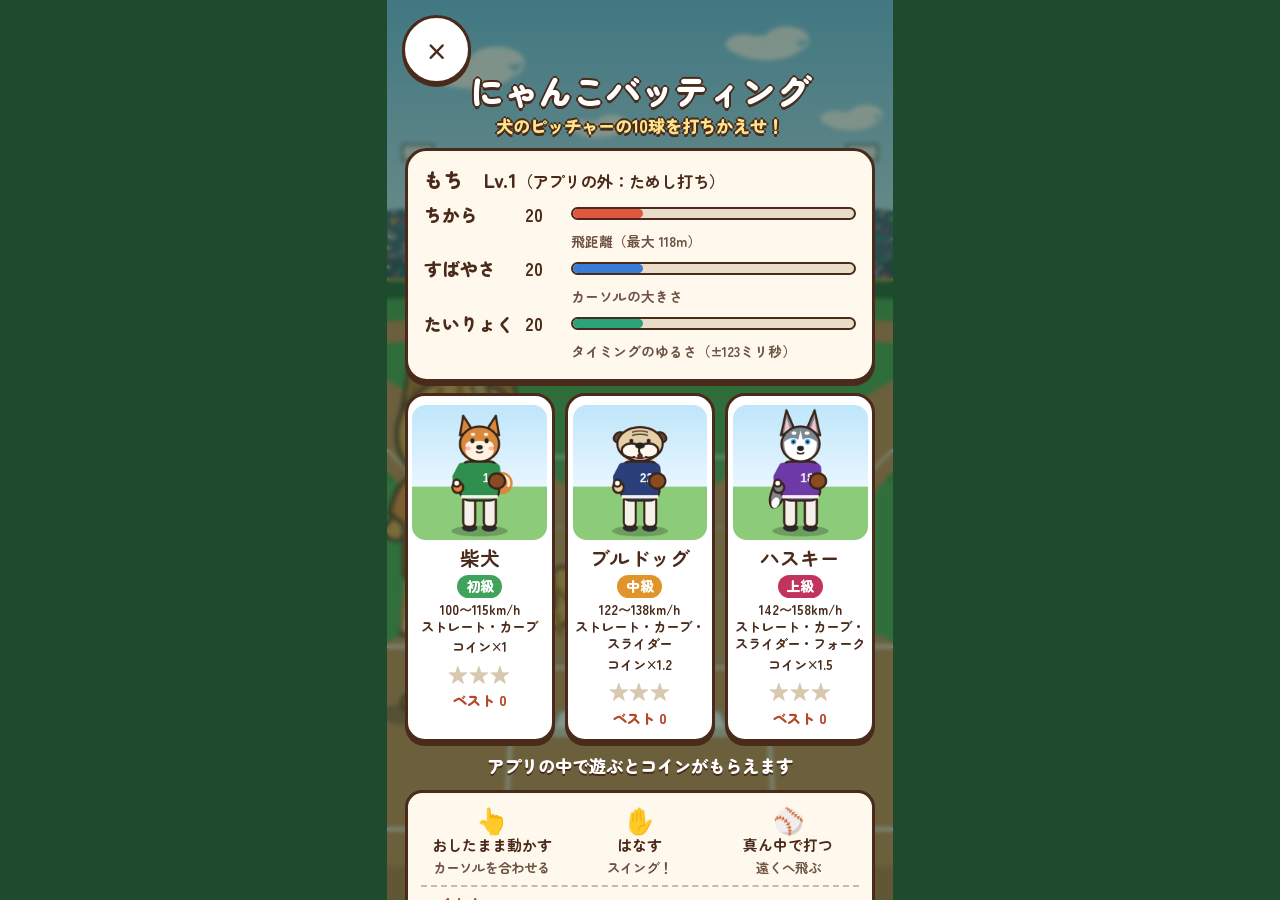
==== commit 2ecc0541: "Add files via upload" ====
--- a/baseball.html
+++ b/baseball.html
@@ -5,9 +5,8 @@
 <meta name="viewport" content="width=device-width, initial-scale=1, viewport-fit=cover">
 <meta name="theme-color" content="#2E7D46">
 <title>にゃんこバッティング</title>
-<link rel="preconnect" href="https://fonts.googleapis.com">
-<link rel="preconnect" href="https://fonts.gstatic.com" crossorigin>
-<link rel="stylesheet" href="https://fonts.googleapis.com/css2?family=Zen+Maru+Gothic:wght@500;700;900&display=swap">
+<link rel="preload" href="zmg-900.woff2?v=10.2" as="font" type="font/woff2" crossorigin>
+<link rel="stylesheet" href="fonts.css?v=10.2">
 <style>
 :root{--ink:#4A2A1A;--orange:#F0943F;--red:#E0573F;--cream:#FFF8EC;--font:"Zen Maru Gothic","Hiragino Maru Gothic ProN","Yu Gothic",system-ui,sans-serif}
 *{box-sizing:border-box}
--- a/fonts.css
+++ b/fonts.css
@@ -0,0 +1,7 @@
+/* にゃんカロ 文字（v10.2）
+   Zen Maru Gothic（SIL Open Font License 1.1、OFL-ZenMaruGothic.txt）を自分のサイトから読みこむ（前は Google Fonts）。
+   アプリで使っている字だけを入れて軽くしている（make_fonts.py で作る）。入っていない字（名前やごはんの名前の めずらしい漢字・絵文字）は、
+   下のほうの字体（iPhone はヒラギノ丸ゴ）で出る。 */
+@font-face { font-family: 'Zen Maru Gothic'; font-style: normal; font-weight: 400 500; font-display: swap; src: url('zmg-500.woff2?v=10.2') format('woff2'); }
+@font-face { font-family: 'Zen Maru Gothic'; font-style: normal; font-weight: 600 700; font-display: swap; src: url('zmg-700.woff2?v=10.2') format('woff2'); }
+@font-face { font-family: 'Zen Maru Gothic'; font-style: normal; font-weight: 800 1000; font-display: swap; src: url('zmg-900.woff2?v=10.2') format('woff2'); }
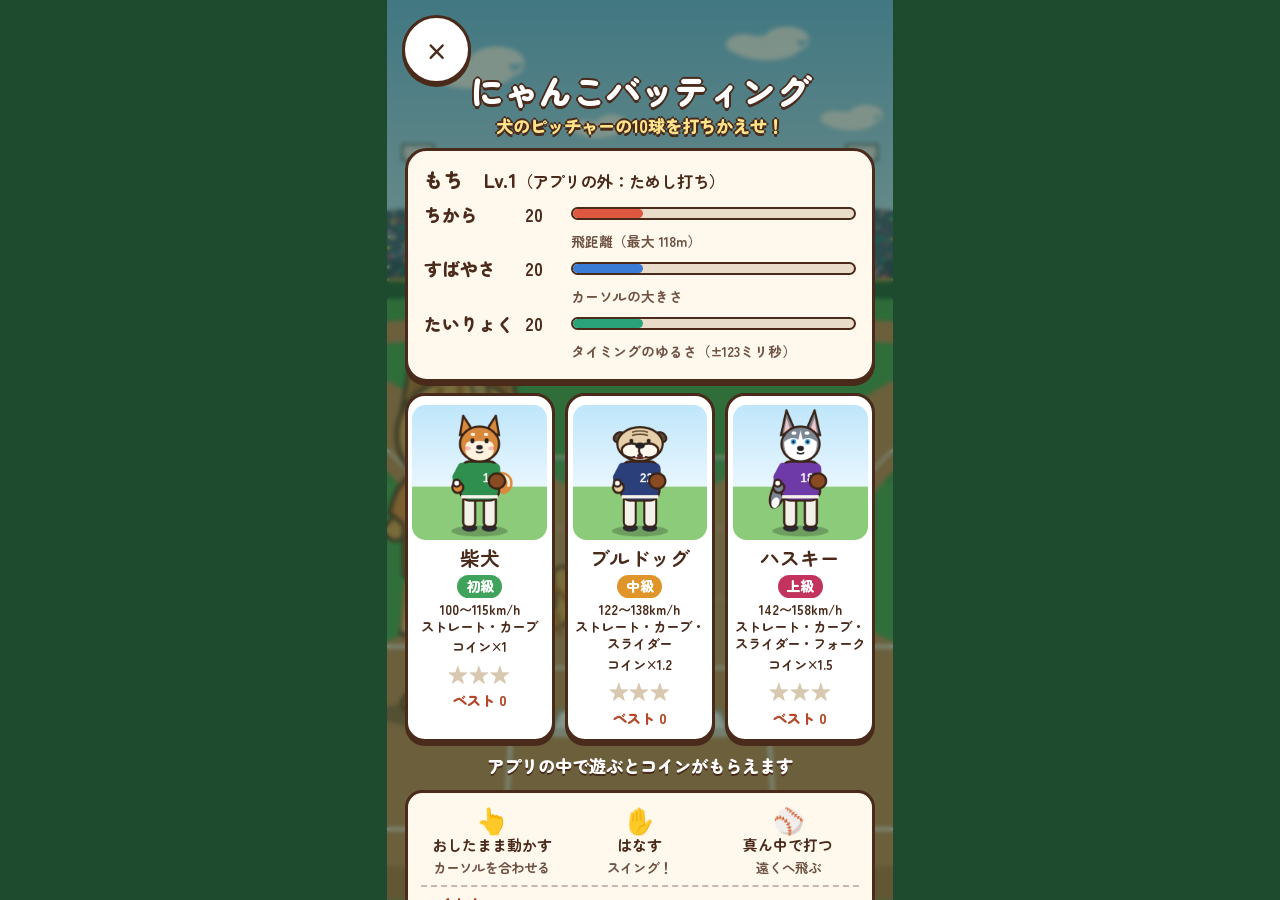
==== commit 2c8e5d05: "Add files via upload" ====
--- a/baseball.html
+++ b/baseball.html
@@ -5,8 +5,8 @@
 <meta name="viewport" content="width=device-width, initial-scale=1, viewport-fit=cover">
 <meta name="theme-color" content="#2E7D46">
 <title>にゃんこバッティング</title>
-<link rel="preload" href="zmg-900.woff2?v=10.2" as="font" type="font/woff2" crossorigin>
-<link rel="stylesheet" href="fonts.css?v=10.2">
+<link rel="preload" href="zmg-900.woff2?v=10.3" as="font" type="font/woff2" crossorigin>
+<link rel="stylesheet" href="fonts.css?v=10.3">
 <style>
 :root{--ink:#4A2A1A;--orange:#F0943F;--red:#E0573F;--cream:#FFF8EC;--font:"Zen Maru Gothic","Hiragino Maru Gothic ProN","Yu Gothic",system-ui,sans-serif}
 *{box-sizing:border-box}
--- a/fonts.css
+++ b/fonts.css
@@ -2,6 +2,6 @@
    Zen Maru Gothic（SIL Open Font License 1.1、OFL-ZenMaruGothic.txt）を自分のサイトから読みこむ（前は Google Fonts）。
    アプリで使っている字だけを入れて軽くしている（make_fonts.py で作る）。入っていない字（名前やごはんの名前の めずらしい漢字・絵文字）は、
    下のほうの字体（iPhone はヒラギノ丸ゴ）で出る。 */
-@font-face { font-family: 'Zen Maru Gothic'; font-style: normal; font-weight: 400 500; font-display: swap; src: url('zmg-500.woff2?v=10.2') format('woff2'); }
-@font-face { font-family: 'Zen Maru Gothic'; font-style: normal; font-weight: 600 700; font-display: swap; src: url('zmg-700.woff2?v=10.2') format('woff2'); }
-@font-face { font-family: 'Zen Maru Gothic'; font-style: normal; font-weight: 800 1000; font-display: swap; src: url('zmg-900.woff2?v=10.2') format('woff2'); }
+@font-face { font-family: 'Zen Maru Gothic'; font-style: normal; font-weight: 400 500; font-display: swap; src: url('zmg-500.woff2?v=10.3') format('woff2'); }
+@font-face { font-family: 'Zen Maru Gothic'; font-style: normal; font-weight: 600 700; font-display: swap; src: url('zmg-700.woff2?v=10.3') format('woff2'); }
+@font-face { font-family: 'Zen Maru Gothic'; font-style: normal; font-weight: 800 1000; font-display: swap; src: url('zmg-900.woff2?v=10.3') format('woff2'); }
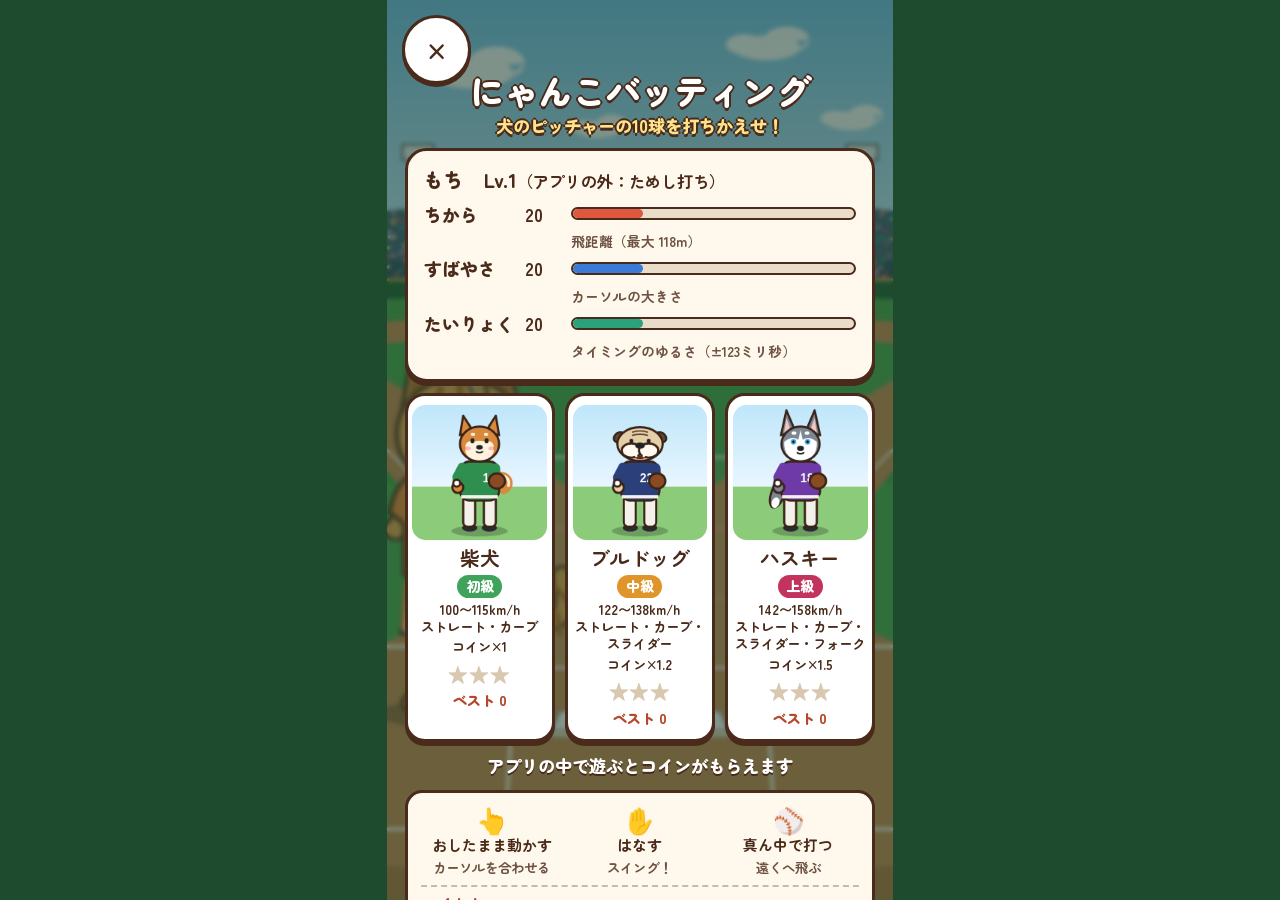
==== commit c6644731: "Add files via upload" ====
--- a/baseball.html
+++ b/baseball.html
@@ -5,8 +5,8 @@
 <meta name="viewport" content="width=device-width, initial-scale=1, viewport-fit=cover">
 <meta name="theme-color" content="#2E7D46">
 <title>にゃんこバッティング</title>
-<link rel="preload" href="zmg-900.woff2?v=10.3" as="font" type="font/woff2" crossorigin>
-<link rel="stylesheet" href="fonts.css?v=10.3">
+<link rel="preload" href="zmg-900.woff2?v=10.4" as="font" type="font/woff2" crossorigin>
+<link rel="stylesheet" href="fonts.css?v=10.4">
 <style>
 :root{--ink:#4A2A1A;--orange:#F0943F;--red:#E0573F;--cream:#FFF8EC;--font:"Zen Maru Gothic","Hiragino Maru Gothic ProN","Yu Gothic",system-ui,sans-serif}
 *{box-sizing:border-box}
--- a/fonts.css
+++ b/fonts.css
@@ -2,6 +2,6 @@
    Zen Maru Gothic（SIL Open Font License 1.1、OFL-ZenMaruGothic.txt）を自分のサイトから読みこむ（前は Google Fonts）。
    アプリで使っている字だけを入れて軽くしている（make_fonts.py で作る）。入っていない字（名前やごはんの名前の めずらしい漢字・絵文字）は、
    下のほうの字体（iPhone はヒラギノ丸ゴ）で出る。 */
-@font-face { font-family: 'Zen Maru Gothic'; font-style: normal; font-weight: 400 500; font-display: swap; src: url('zmg-500.woff2?v=10.3') format('woff2'); }
-@font-face { font-family: 'Zen Maru Gothic'; font-style: normal; font-weight: 600 700; font-display: swap; src: url('zmg-700.woff2?v=10.3') format('woff2'); }
-@font-face { font-family: 'Zen Maru Gothic'; font-style: normal; font-weight: 800 1000; font-display: swap; src: url('zmg-900.woff2?v=10.3') format('woff2'); }
+@font-face { font-family: 'Zen Maru Gothic'; font-style: normal; font-weight: 400 500; font-display: swap; src: url('zmg-500.woff2?v=10.4') format('woff2'); }
+@font-face { font-family: 'Zen Maru Gothic'; font-style: normal; font-weight: 600 700; font-display: swap; src: url('zmg-700.woff2?v=10.4') format('woff2'); }
+@font-face { font-family: 'Zen Maru Gothic'; font-style: normal; font-weight: 800 1000; font-display: swap; src: url('zmg-900.woff2?v=10.4') format('woff2'); }
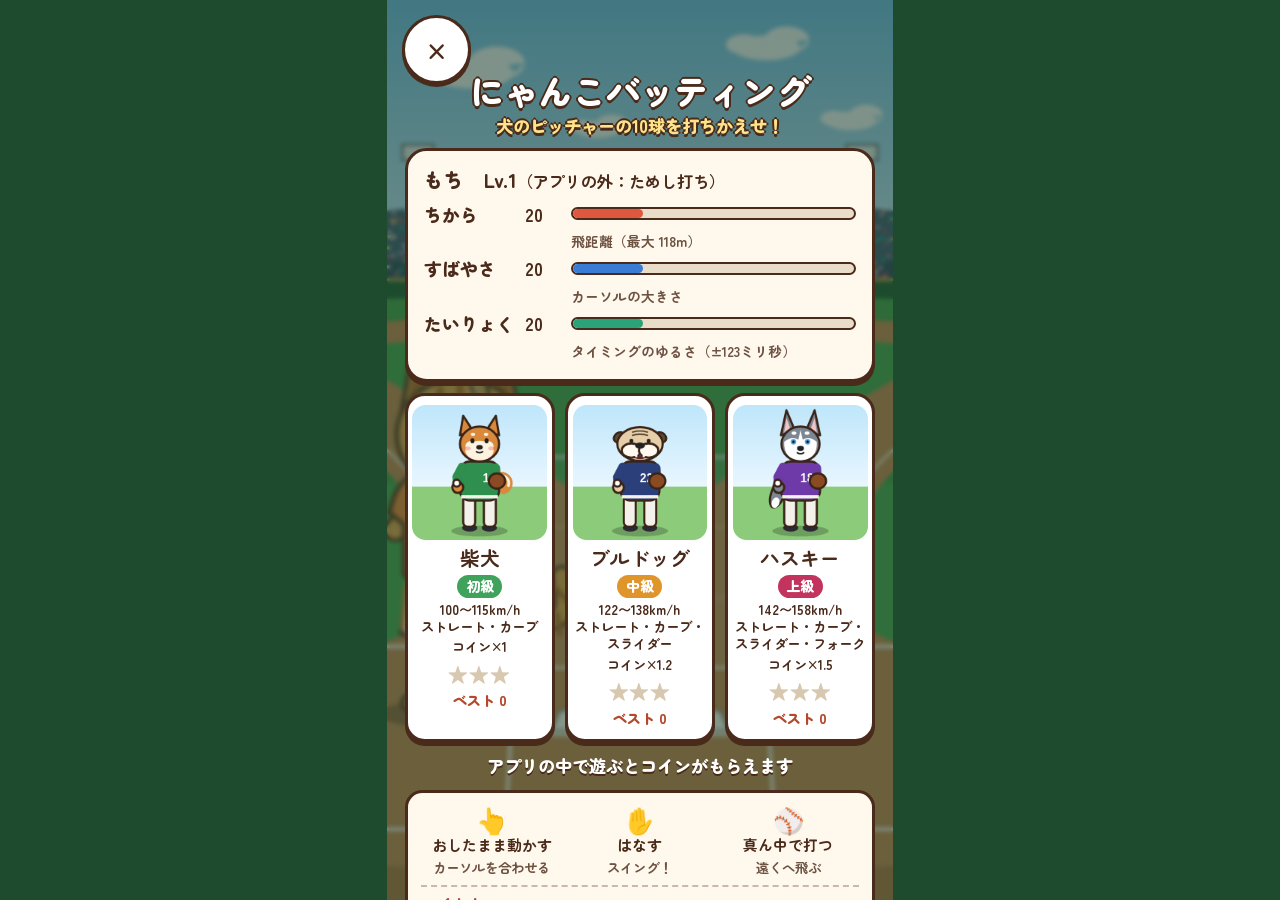
==== commit b59228e4: "Add files via upload" ====
--- a/baseball.html
+++ b/baseball.html
@@ -5,8 +5,8 @@
 <meta name="viewport" content="width=device-width, initial-scale=1, viewport-fit=cover">
 <meta name="theme-color" content="#2E7D46">
 <title>にゃんこバッティング</title>
-<link rel="preload" href="zmg-900.woff2?v=10.4" as="font" type="font/woff2" crossorigin>
-<link rel="stylesheet" href="fonts.css?v=10.4">
+<link rel="preload" href="zmg-900.woff2?v=10.4.1" as="font" type="font/woff2" crossorigin>
+<link rel="stylesheet" href="fonts.css?v=10.4.1">
 <style>
 :root{--ink:#4A2A1A;--orange:#F0943F;--red:#E0573F;--cream:#FFF8EC;--font:"Zen Maru Gothic","Hiragino Maru Gothic ProN","Yu Gothic",system-ui,sans-serif}
 *{box-sizing:border-box}
--- a/fonts.css
+++ b/fonts.css
@@ -2,6 +2,6 @@
    Zen Maru Gothic（SIL Open Font License 1.1、OFL-ZenMaruGothic.txt）を自分のサイトから読みこむ（前は Google Fonts）。
    アプリで使っている字だけを入れて軽くしている（make_fonts.py で作る）。入っていない字（名前やごはんの名前の めずらしい漢字・絵文字）は、
    下のほうの字体（iPhone はヒラギノ丸ゴ）で出る。 */
-@font-face { font-family: 'Zen Maru Gothic'; font-style: normal; font-weight: 400 500; font-display: swap; src: url('zmg-500.woff2?v=10.4') format('woff2'); }
-@font-face { font-family: 'Zen Maru Gothic'; font-style: normal; font-weight: 600 700; font-display: swap; src: url('zmg-700.woff2?v=10.4') format('woff2'); }
-@font-face { font-family: 'Zen Maru Gothic'; font-style: normal; font-weight: 800 1000; font-display: swap; src: url('zmg-900.woff2?v=10.4') format('woff2'); }
+@font-face { font-family: 'Zen Maru Gothic'; font-style: normal; font-weight: 400 500; font-display: swap; src: url('zmg-500.woff2?v=10.4.1') format('woff2'); }
+@font-face { font-family: 'Zen Maru Gothic'; font-style: normal; font-weight: 600 700; font-display: swap; src: url('zmg-700.woff2?v=10.4.1') format('woff2'); }
+@font-face { font-family: 'Zen Maru Gothic'; font-style: normal; font-weight: 800 1000; font-display: swap; src: url('zmg-900.woff2?v=10.4.1') format('woff2'); }
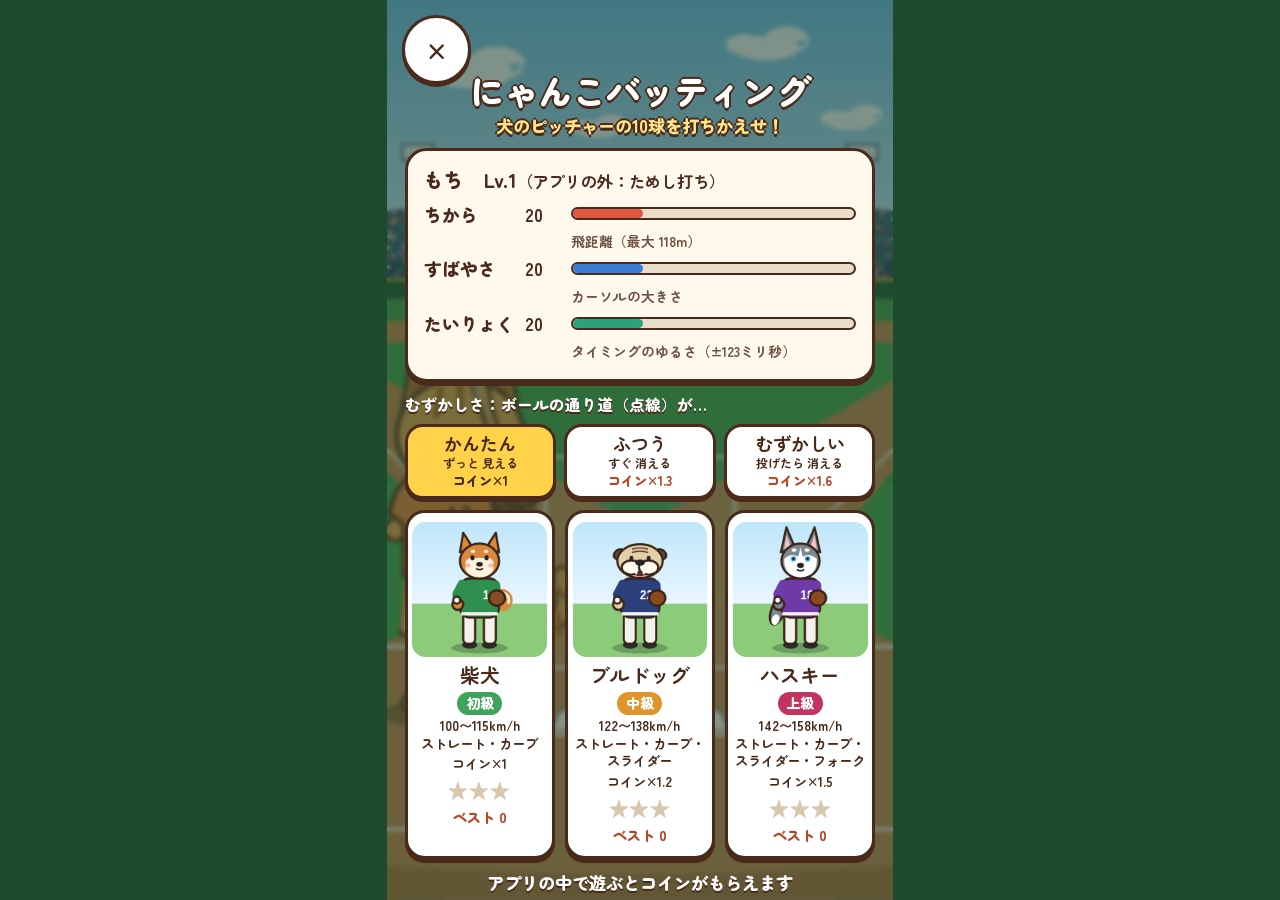
==== commit f69e1fb8: "Add files via upload" ====
--- a/baseball.html
+++ b/baseball.html
@@ -5,8 +5,8 @@
 <meta name="viewport" content="width=device-width, initial-scale=1, viewport-fit=cover">
 <meta name="theme-color" content="#2E7D46">
 <title>にゃんこバッティング</title>
-<link rel="preload" href="zmg-900.woff2?v=10.4.1" as="font" type="font/woff2" crossorigin>
-<link rel="stylesheet" href="fonts.css?v=10.4.1">
+<link rel="preload" href="zmg-900.woff2?v=10.5" as="font" type="font/woff2" crossorigin>
+<link rel="stylesheet" href="fonts.css?v=10.5">
 <style>
 :root{--ink:#4A2A1A;--orange:#F0943F;--red:#E0573F;--cream:#FFF8EC;--font:"Zen Maru Gothic","Hiragino Maru Gothic ProN","Yu Gothic",system-ui,sans-serif}
 *{box-sizing:border-box}
@@ -31,6 +31,15 @@
 .st .bar{height:.75em;border-radius:1em;background:#E9DCC8;border:2px solid var(--ink);overflow:hidden;position:relative}
 .st .bar i{position:absolute;inset:0 auto 0 0;border-radius:1em}
 .st .eff{grid-column:3;font-size:.78em;font-weight:700;margin-top:-.2em;opacity:.8}
+.modes-t{width:100%;font-weight:900;font-size:.8em;color:#fff;text-shadow:0 2px 0 var(--ink);margin-bottom:-.3em}
+.modes{display:grid;grid-template-columns:repeat(3,1fr);gap:.4em;width:100%}
+.mode{font:inherit;color:inherit;display:flex;flex-direction:column;align-items:center;gap:.05em;padding:.35em .2em .4em;background:#fff;border:3px solid var(--ink);border-radius:.9em;box-shadow:0 3px 0 var(--ink);cursor:pointer;touch-action:manipulation;line-height:1.2}
+.mode b{font-size:.92em}
+.mode small{font-size:.62em;font-weight:700;text-align:center}
+.mode .mc{font-size:.68em;font-weight:900;color:#B5482B}
+.mode[aria-checked="true"]{background:#FFD24A}
+.mode[aria-checked="true"] .mc{color:var(--ink)}
+.mode:active{transform:translateY(3px);box-shadow:0 0 0 var(--ink)}
 .dogs{display:grid;grid-template-columns:repeat(3,1fr);gap:.5em;width:100%}
 .dog{display:flex;flex-direction:column;align-items:center;gap:.15em;padding:.45em .25em .55em;background:#fff;border:3px solid var(--ink);border-radius:1em;box-shadow:0 4px 0 var(--ink);
   font:inherit;color:inherit;cursor:pointer;touch-action:manipulation}
@@ -75,6 +84,8 @@
   <div class="ov" id="titleOv">
     <h1>にゃんこバッティング<span>犬のピッチャーの10球を打ちかえせ！</span></h1>
     <div class="card catcard" id="catCard"></div>
+    <div class="modes-t">むずかしさ：ボールの通り道（点線）が…</div>
+    <div class="modes" id="modeList" role="radiogroup" aria-label="むずかしさ"></div>
     <div class="dogs" id="dogList"></div>
     <div class="left" id="leftMsg"></div>
     <div class="card how">
@@ -133,6 +144,18 @@
   fk: { name: 'フォーク',   spd: .92,  bx: 0,   by: .30, k: 3.6 }
 };
 const LAG = .07;   // 指をはなしてからバットがボールの位置にくるまで（秒）
+// v10.5 むずかしさ（投手とは べつに えらぶ）。line＝ボールの通り道（点線）と とどく場所（○）が 見える時間：
+//   Infinity＝ずっと／数字＝投げてから その秒数で 消える／0＝投げる前（ふりかぶり）だけ。coin＝コインの倍率（投手の倍率と かけあわせる）
+const MODES = [
+  { id: 'easy',   name: 'かんたん',   coin: 1.0, line: Infinity, desc: 'ずっと 見える' },
+  { id: 'normal', name: 'ふつう',     coin: 1.3, line: .35,      desc: 'すぐ 消える' },
+  { id: 'hard',   name: 'むずかしい', coin: 1.6, line: 0,        desc: '投げたら 消える' }
+];
+const LINE_FADE = .15;   // 消えるときに うすくなる時間（秒）
+let modeId = 'easy';
+const modeOf = id => MODES.find(m => m.id === id) || MODES[0];
+// いちばんの点は「投手×むずかしさ」ごと。かんたん は前の版と同じ キー（shiba など）のまま
+const bestKey = (dog, m) => (m === MODES[0].id ? dog : `${dog}-${m}`);
 
 // ===== アプリとのつなぎ =====
 const APP = (() => { try { return window.parent !== window && window.parent.nyankaloMini ? window.parent.nyankaloMini : null; } catch (e) { return null; } })();
@@ -341,7 +364,7 @@
 }
 // bat: { ang（バットの向き・ラジアン）, len（長さの倍率）, hx, hy（手の位置・ローカル） }
 function drawCat(c, x, y, s, bat, time) {
-  const fr = FUR[CAT.breed] || FUR.tabby, ol = fr.ol, su = CAT.suit, shirt = (su && CAT.suitBody) || CAT.shirt || '#F08A3C', glove = CAT.gloves || '#F4F4F4';
+  const fr = FUR[CAT.breed] || FUR.tabby, ol = fr.ol, su = CAT.suit, shirt = (su && CAT.suitBody) || CAT.shirt || '#F08A3C', glove = CAT.hand === 'paw_none' ? (CAT.breed === 'tabby' ? fr.light : fr.base) : CAT.gloves || '#F4F4F4';   // v10.5：素手は 毛の色
   c.save(); c.translate(x, y); c.scale(s, s); c.lineJoin = 'round'; c.lineCap = 'round';
   const E = (ex, ey, rx, ry, col, st = true, rot = 0) => { c.fillStyle = col; c.beginPath(); c.ellipse(ex, ey, rx, ry, rot, 0, 7); c.fill(); if (st) { c.strokeStyle = ol; c.lineWidth = 3; c.stroke(); } };
   const bob = Math.sin(time * 2.2) * 1.5;
@@ -737,6 +760,23 @@
   return st;
 }
 
+// v10.5：ガイドの こさ。since＝投げてからの秒（投げる前は −1）
+function guideAlpha(m, since) {
+  const M = modeOf(m);
+  return since < 0 || M.line === Infinity ? 1 : M.line <= 0 ? 0 : Math.max(0, Math.min(1, 1 - (since - M.line) / LINE_FADE));
+}
+// v10.5：コイン（上限の前）＝点 × 投手の倍率 × むずかしさの倍率 ÷ COIN_DIV
+const coinRaw = (sc, dog, m) => Math.floor(sc * DOGS[dog].coin * modeOf(m).coin / COIN_DIV);
+// v10.5：投げる球の 通り道（点線）と とどく場所（○）。a＝こさ（0〜1）
+function drawGuide(p, a, t) {
+  g.save(); g.globalAlpha = a * .85;
+  g.setLineDash([4, 5]); g.strokeStyle = '#FFFFFF'; g.lineWidth = 2.2; g.beginPath();
+  for (let i = 0; i <= 24; i++) { const b = ballAt(p, i / 24), [x, y] = pj(b.X, b.Y, b.Z); if (i) g.lineTo(x, y); else g.moveTo(x, y); }
+  g.stroke();
+  const fp = ballAt(p, 1), [tx, ty, tk] = pj(fp.X, fp.Y, fp.Z), rr = BRW * tk + 5 + Math.sin(t * 6) * 1.5;
+  g.setLineDash([5, 4]); g.lineWidth = 2.6; g.strokeStyle = p.gold ? '#FFD43B' : '#FFFFFF'; g.beginPath(); g.arc(tx, ty, rr, 0, 7); g.stroke();
+  g.setLineDash([]); g.restore();
+}
 function drawBall(x, y, r, gold) {
   r = Math.max(1.4, r);
   if (gold) { g.shadowColor = '#FFD43B'; g.shadowBlur = Math.max(6, r * 1.6); }
@@ -763,6 +803,11 @@
   // 猫
   drawCat(g, CATX, CATY, CATS, batPose(t), t);
   // 投げたボール
+  // v10.5 むずかしさの ガイド：ボールの通り道（点線）と とどく場所（○）
+  if (P && !P.practice && (state === 'windup' || state === 'pitch')) {
+    const a = guideAlpha(modeId, state === 'pitch' ? t - relT : -1);
+    if (a > 0) drawGuide(P, a, t);
+  }
   // 練習球：とどく場所に点線の○
   if (P && P.practice && (state === 'windup' || state === 'pitch')) {
     const fp = ballAt(P, 1), [tx, ty, tk] = pj(fp.X, fp.Y, fp.Z), rr = BRW * tk + 6 + Math.sin(t * 6) * 2;
@@ -861,7 +906,7 @@
   g.fillStyle = 'rgba(255,248,236,.94)'; g.strokeStyle = '#4A2A1A'; g.lineWidth = 2.5;
   g.beginPath(); g.roundRect(52, 9, 300, 50, 12); g.fill(); g.stroke();
   g.fillStyle = '#4A2A1A'; g.font = '900 13px "Zen Maru Gothic",sans-serif'; g.textAlign = 'left'; g.textBaseline = 'middle';
-  g.fillText(`${D.name}（${D.lv}）`, 62, 24);
+  g.fillText(`${D.name}（${D.lv}）・${modeOf(modeId).name}`, 62, 24);
   g.textAlign = 'right'; g.fillText(practiceLeft > 0 || (label && label.practice) ? `れんしゅう ${PRACTICE - practiceLeft + (label && label.practice ? 0 : 1)}/${PRACTICE}` : combo >= 2 ? `${combo}連続！ スコア ${score}` : `スコア ${score}`, 342, 24);
   for (let i = 0; i < PITCHES; i++) {
     const x = 70 + i * 26.5, y = 44, r = results[i], cur0 = i === results.length && !practiceLeft && state !== 'over' && state !== 'end';
@@ -962,12 +1007,15 @@
     <div class="st"><span>すばやさ</span><b>${CAT.spd}</b>${bar(CAT.spd, '#3A7BD5')}<span class="eff">カーソルの大きさ</span></div>
     <div class="st"><span>たいりょく</span><b>${CAT.sta}</b>${bar(CAT.sta, '#2BA37A')}<span class="eff">タイミングのゆるさ（±${Math.round(TW * 1000)}ミリ秒）</span></div>`;
   const best = getBest();
+  if (best.mode && MODES.some(m => m.id === best.mode)) modeId = best.mode;   // v10.5：さいごに えらんだ むずかしさ
+  drawModes();
   const list = document.getElementById('dogList'); list.innerHTML = '';
   Object.keys(DOGS).forEach(k => {
+    const bk = bestKey(k, modeId);
     const D = DOGS[k], b = document.createElement('button'); b.className = 'dog'; b.type = 'button';
     b.innerHTML = `<canvas width="180" height="180"></canvas><b>${D.name}</b><span class="lv" style="background:${D.lvc}">${D.lv}</span>
       <span class="sm">${D.kmh[0]}〜${D.kmh[1]}km/h<br>${Object.keys(D.mix).map((p, i, a) => `<i>${PTYPE[p].name}${i < a.length - 1 ? '・' : ''}</i>`).join('')}</span>
-      <span class="sm">コイン×${D.coin}</span>${starHTML(starsOf(best[k] || 0))}<span class="best">ベスト ${best[k] || 0}</span>`;
+      <span class="sm">コイン×${D.coin}</span>${starHTML(starsOf(best[bk] || 0))}<span class="best">ベスト ${best[bk] || 0}</span>`;
     const pc = b.querySelector('canvas'), c2 = pc.getContext('2d'); drawDog(c2, k, 90, 168, 1.45, { w: 0, ball: true });
     b.addEventListener('click', () => { audio(); se('start'); dogKey = k; startGame(); });
     list.appendChild(b);
@@ -976,12 +1024,23 @@
   document.getElementById('starPts').textContent = STARS.map((s, i) => `★${i + 1}（${s}点）`).join('');
   document.getElementById('leftMsg').textContent = !APP ? 'アプリの中で遊ぶとコインがもらえます' : INFO && INFO.left > 0 ? `今日の報酬つきプレイ　のこり ${INFO.left}回` : '今日の報酬はもう受けとりました（練習モード）';
 }
+// v10.5：むずかしさの ボタン（えらぶと 覚える。ベストの表示も その むずかしさに）
+function drawModes() {
+  const box = document.getElementById('modeList');
+  box.innerHTML = MODES.map(m => `<button type="button" class="mode" role="radio" data-mode="${m.id}" aria-checked="${m.id === modeId}"><b>${m.name}</b><small>${m.desc}</small><span class="mc">コイン×${m.coin}</span></button>`).join('');
+}
+document.getElementById('modeList').addEventListener('click', e => {
+  const b = e.target.closest('[data-mode]'); if (!b || b.dataset.mode === modeId) return;
+  modeId = b.dataset.mode; se('tap');
+  const best = getBest(); best.mode = modeId; setBest(best);
+  showTitle();
+});
 // withPractice：練習球つき（はじめての人は自動でつく）
 function startGame(withPractice) {
   titleOv.hidden = true; resultOv.hidden = true; drag = null;
   results = []; score = 0; particles = []; label = null; fl = null; pop = null; spark = null; combo = 0; hintKey = '';
   goldIdx = 2 + Math.floor(R() * (PITCHES - 2));   // 3球目〜10球目のどれか
-  const b = getBest(), played = Object.keys(DOGS).some(k => (b[k] || 0) > 0);   // 前から遊んでいる人には練習を出さない
+  const b = getBest(), played = Object.keys(b).some(k => DOGS[k.split('-')[0]] && (b[k] || 0) > 0);   // 前から遊んでいる人には練習を出さない
   practiceLeft = withPractice || (!b.tut && !played) ? PRACTICE : 0;
   cur.x = CX; cur.y = (ZT + ZB) / 2;
   padHint.innerHTML = '画面を<b>おしたまま</b>動かしてカーソルを合わせ、<br><b>指をはなすとスイング！</b>';
@@ -990,23 +1049,23 @@
 }
 document.getElementById('practiceBtn').addEventListener('click', () => { audio(); se('start'); dogKey = 'shiba'; startGame(true); });
 function showResult() {
-  const D = DOGS[dogKey];
-  const raw = Math.floor(score * D.coin / COIN_DIV);
+  const D = DOGS[dogKey], M = modeOf(modeId), bk = bestKey(dogKey, modeId);
+  const raw = coinRaw(score, dogKey, modeId);   // v10.5：むずかしさの 倍率も かける（1回の上限は アプリの miniRewardMax のまま）
   let msg;
   if (APP) { const r = APP.reward(raw); msg = r.ok ? r.msg : (raw <= 0 ? 'コインなし（0点）' : r.msg || 'コインなし'); }
   else msg = `アプリの中なら +${Math.min(50, raw)}コイン`;
-  const best = getBest(), prevStars = starsOf(best[dogKey] || 0), nb = score > (best[dogKey] || 0);
-  if (nb) { best[dogKey] = score; setBest(best); }
+  const best = getBest(), prevStars = starsOf(best[bk] || 0), nb = score > (best[bk] || 0);
+  if (nb) { best[bk] = score; best.mode = modeId; setBest(best); }
   const st = starsOf(score), next = STARS[st];
   const cnt = k => results.filter(r => r.res.kind === k).length;
   const maxCombo = results.reduce((a, r) => { const h = ['hr', 'xbh', 'hit'].includes(r.res.kind); a.c = h ? a.c + 1 : (r.res.kind === 'foul' || r.res.kind === 'eye' ? a.c : 0); a.m = Math.max(a.m, a.c); return a; }, { c: 0, m: 0 }).m;
-  document.getElementById('resBody').innerHTML = `<div class="big"><small>${D.name}（${D.lv}）</small>${score}<small>点</small></div>
+  document.getElementById('resBody').innerHTML = `<div class="big"><small>${D.name}（${D.lv}）・${M.name}</small>${score}<small>点</small></div>
     ${starHTML(st)}
     <div class="nb" style="font-size:.85em">${st > prevStars ? `★${st} はじめてとった！` : next ? `★${st + 1} まで あと ${next - score}点` : '★3 達成！'}</div>
-    ${nb ? '<div class="nb">ベスト更新！</div>' : `<div class="nb" style="color:#8a7060">ベスト ${best[dogKey] || 0}</div>`}
+    ${nb ? '<div class="nb">ベスト更新！</div>' : `<div class="nb" style="color:#8a7060">ベスト ${best[bk] || 0}</div>`}
     <div style="text-align:center;font-weight:900;font-size:.85em;margin:.3em 0">ホームラン ${cnt('hr')}・長打 ${cnt('xbh')}・ヒット ${cnt('hit')}・ファウル ${cnt('foul')}<br>ナイス選球 ${cnt('eye')}・最大 ${maxCombo}連続</div>
     <div class="log">${results.map((r, i) => `<span class="k">${i + 1}</span><span>${r.p.gold ? '<b style="color:#C98A00">金</b> ' : ''}${r.p.name} ${r.p.kmh}km/h</span><b style="color:${r.pts ? '#B5482B' : '#8a7060'}">${esc(r.res.label || (r.res.kind === 'miss' ? '空振り' : r.p.inZone ? '見逃し' : 'ボール'))}${r.pts ? ' +' + r.pts : ''}${r.notes && r.notes.length ? `<small style="display:block;font-size:.8em;color:#C98A00">${esc(r.notes.join('・'))}</small>` : ''}</b>`).join('')}</div>
-    <div class="coin" style="margin-top:.6em">${esc(msg)}</div>`;
+    <div class="coin" style="margin-top:.6em">${esc(msg)}<small style="display:block;font-size:.72em;font-weight:700">コイン＝点 × ${D.coin}（${D.name}）× ${M.coin}（${M.name}）÷ ${COIN_DIV}</small></div>`;
   resultOv.hidden = false; resultOv.scrollTop = 0;
 }
 document.getElementById('againBtn').addEventListener('click', () => { audio(); se('start'); loadInfo(); calcStats(); startGame(); });
@@ -1014,7 +1073,7 @@
 function esc(s) { return String(s).replace(/[&<>"']/g, c => ({ '&': '&amp;', '<': '&lt;', '>': '&gt;', '"': '&quot;', "'": '&#39;' }[c])); }
 
 // 試しやすいように（開発用）：コンソールから window.__bb で中をのぞける
-window.__bb = { get state() { return state; }, get P() { return P; }, get score() { return score; }, get results() { return results; }, cur, judge, doSwing, get CRW() { return CRW; }, get TW() { return TW; }, get MAXD() { return MAXD; }, get relT() { return relT; }, get practiceLeft() { return practiceLeft; }, get combo() { return combo; }, get goldIdx() { return goldIdx; }, ballAt, setCat(o) { Object.assign(CAT, o); calcStats(); } };
+window.__bb = { get modeId() { return modeId; }, MODES, bestKey, guideAlpha, coinRaw, get state() { return state; }, get P() { return P; }, get score() { return score; }, get results() { return results; }, cur, judge, doSwing, get CRW() { return CRW; }, get TW() { return TW; }, get MAXD() { return MAXD; }, get relT() { return relT; }, get practiceLeft() { return practiceLeft; }, get combo() { return combo; }, get goldIdx() { return goldIdx; }, ballAt, setCat(o) { Object.assign(CAT, o); calcStats(); } };
 
 window.addEventListener('resize', resize);
 resize(); showTitle();
--- a/fonts.css
+++ b/fonts.css
@@ -2,6 +2,6 @@
    Zen Maru Gothic（SIL Open Font License 1.1、OFL-ZenMaruGothic.txt）を自分のサイトから読みこむ（前は Google Fonts）。
    アプリで使っている字だけを入れて軽くしている（make_fonts.py で作る）。入っていない字（名前やごはんの名前の めずらしい漢字・絵文字）は、
    下のほうの字体（iPhone はヒラギノ丸ゴ）で出る。 */
-@font-face { font-family: 'Zen Maru Gothic'; font-style: normal; font-weight: 400 500; font-display: swap; src: url('zmg-500.woff2?v=10.4.1') format('woff2'); }
-@font-face { font-family: 'Zen Maru Gothic'; font-style: normal; font-weight: 600 700; font-display: swap; src: url('zmg-700.woff2?v=10.4.1') format('woff2'); }
-@font-face { font-family: 'Zen Maru Gothic'; font-style: normal; font-weight: 800 1000; font-display: swap; src: url('zmg-900.woff2?v=10.4.1') format('woff2'); }
+@font-face { font-family: 'Zen Maru Gothic'; font-style: normal; font-weight: 400 500; font-display: swap; src: url('zmg-500.woff2?v=10.5') format('woff2'); }
+@font-face { font-family: 'Zen Maru Gothic'; font-style: normal; font-weight: 600 700; font-display: swap; src: url('zmg-700.woff2?v=10.5') format('woff2'); }
+@font-face { font-family: 'Zen Maru Gothic'; font-style: normal; font-weight: 800 1000; font-display: swap; src: url('zmg-900.woff2?v=10.5') format('woff2'); }
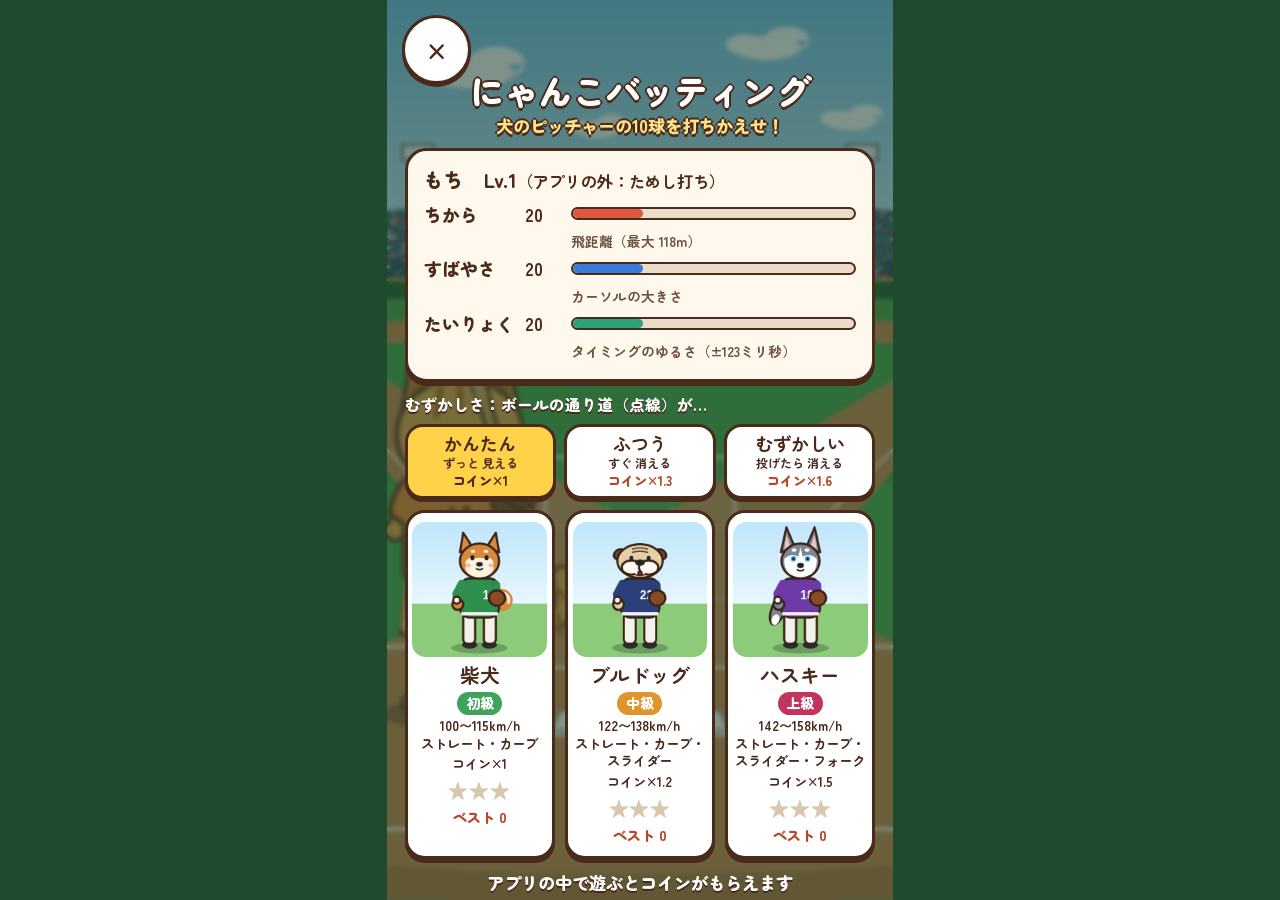
==== commit 487c3e5e: "Add files via upload" ====
--- a/baseball.html
+++ b/baseball.html
@@ -5,8 +5,8 @@
 <meta name="viewport" content="width=device-width, initial-scale=1, viewport-fit=cover">
 <meta name="theme-color" content="#2E7D46">
 <title>にゃんこバッティング</title>
-<link rel="preload" href="zmg-900.woff2?v=10.5" as="font" type="font/woff2" crossorigin>
-<link rel="stylesheet" href="fonts.css?v=10.5">
+<link rel="preload" href="zmg-900.woff2?v=10.6" as="font" type="font/woff2" crossorigin>
+<link rel="stylesheet" href="fonts.css?v=10.6">
 <style>
 :root{--ink:#4A2A1A;--orange:#F0943F;--red:#E0573F;--cream:#FFF8EC;--font:"Zen Maru Gothic","Hiragino Maru Gothic ProN","Yu Gothic",system-ui,sans-serif}
 *{box-sizing:border-box}
@@ -95,7 +95,7 @@
       カーソルの真ん中（オレンジ）で打つと遠くへ飛ぶ。ボールの<b>下</b>を打つとフライ、<b>上</b>を打つとゴロ。早く振ると左へ、おそいと右へ。<br>
       ホームラン100・長打50・ヒット30・ファウル5点。<b>ボール球を見逃す</b>と+10点（ボール球を振ると当たりが弱くなる）。<br>
       <b>連続ヒット</b>は2本目×1.2・3本目から×1.5。10球のうち1球は<b>金のボール</b>（打つと×2）。<br>
-      点数で <span id="starPts"></span>。合計点でコインがもらえる（最大<span id="maxC">50</span>）。
+      点数で <span id="starPts"></span>。合計点でコインがもらえる（最大<span id="maxC">80</span>）。
       <button class="btn white" id="practiceBtn" type="button" style="margin-top:.5em;width:100%">練習2球からはじめる（柴犬）</button>
       </details>
     </div>
@@ -1020,9 +1020,9 @@
     b.addEventListener('click', () => { audio(); se('start'); dogKey = k; startGame(); });
     list.appendChild(b);
   });
-  document.getElementById('maxC').textContent = INFO ? INFO.max : 50;
+  document.getElementById('maxC').textContent = INFO ? INFO.max : 80;
   document.getElementById('starPts').textContent = STARS.map((s, i) => `★${i + 1}（${s}点）`).join('');
-  document.getElementById('leftMsg').textContent = !APP ? 'アプリの中で遊ぶとコインがもらえます' : INFO && INFO.left > 0 ? `今日の報酬つきプレイ　のこり ${INFO.left}回` : '今日の報酬はもう受けとりました（練習モード）';
+  document.getElementById('leftMsg').textContent = !APP ? 'アプリの中で遊ぶとコインがもらえます' : INFO && INFO.left > 0 ? `♥ ${INFO.left}（コインを もらうと ♥1）` : '♥が ないので 練習（コインなし）';   // v10.6
 }
 // v10.5：むずかしさの ボタン（えらぶと 覚える。ベストの表示も その むずかしさに）
 function drawModes() {
--- a/fonts.css
+++ b/fonts.css
@@ -2,6 +2,6 @@
    Zen Maru Gothic（SIL Open Font License 1.1、OFL-ZenMaruGothic.txt）を自分のサイトから読みこむ（前は Google Fonts）。
    アプリで使っている字だけを入れて軽くしている（make_fonts.py で作る）。入っていない字（名前やごはんの名前の めずらしい漢字・絵文字）は、
    下のほうの字体（iPhone はヒラギノ丸ゴ）で出る。 */
-@font-face { font-family: 'Zen Maru Gothic'; font-style: normal; font-weight: 400 500; font-display: swap; src: url('zmg-500.woff2?v=10.5') format('woff2'); }
-@font-face { font-family: 'Zen Maru Gothic'; font-style: normal; font-weight: 600 700; font-display: swap; src: url('zmg-700.woff2?v=10.5') format('woff2'); }
-@font-face { font-family: 'Zen Maru Gothic'; font-style: normal; font-weight: 800 1000; font-display: swap; src: url('zmg-900.woff2?v=10.5') format('woff2'); }
+@font-face { font-family: 'Zen Maru Gothic'; font-style: normal; font-weight: 400 500; font-display: swap; src: url('zmg-500.woff2?v=10.6') format('woff2'); }
+@font-face { font-family: 'Zen Maru Gothic'; font-style: normal; font-weight: 600 700; font-display: swap; src: url('zmg-700.woff2?v=10.6') format('woff2'); }
+@font-face { font-family: 'Zen Maru Gothic'; font-style: normal; font-weight: 800 1000; font-display: swap; src: url('zmg-900.woff2?v=10.6') format('woff2'); }
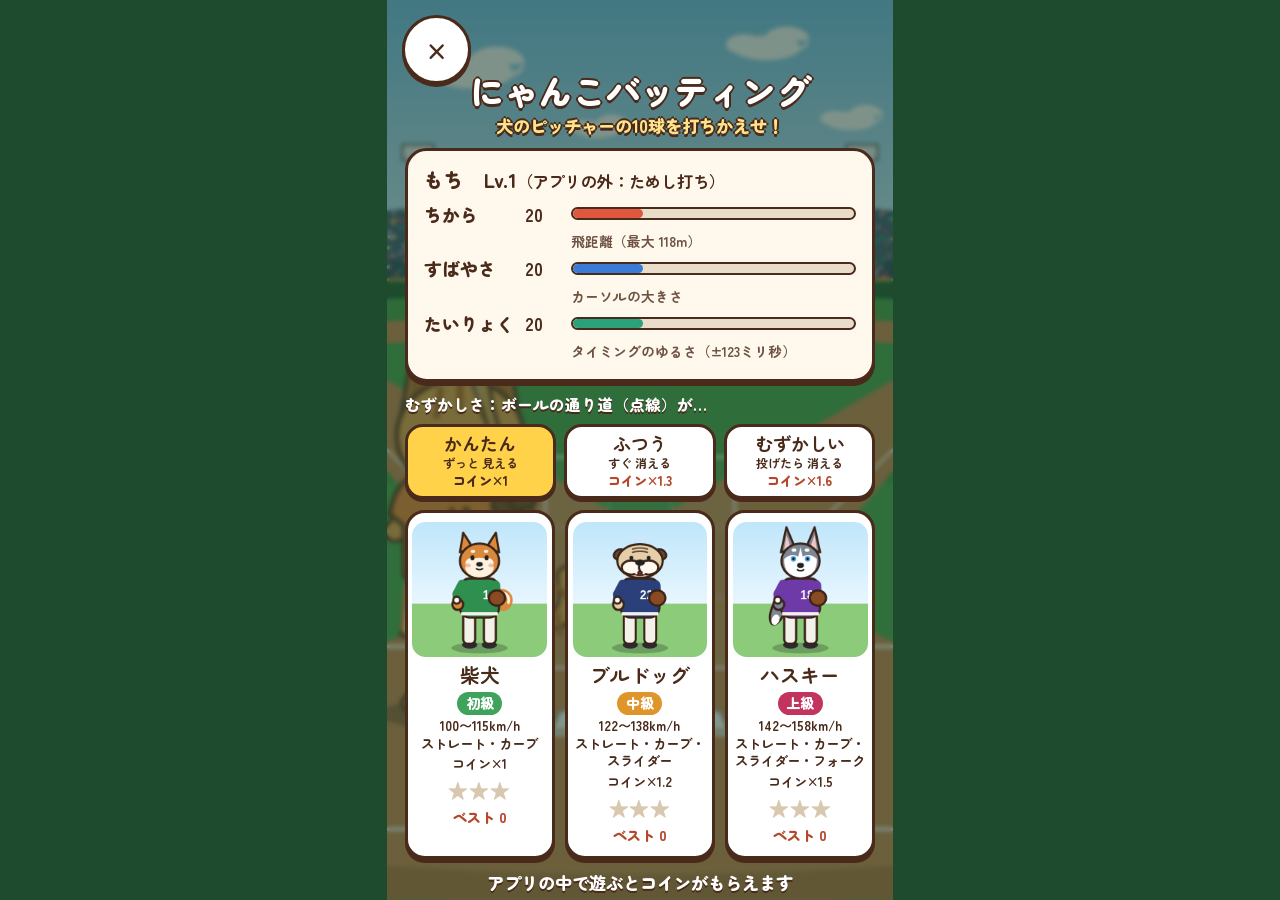
==== commit 2b244951: "Add files via upload" ====
--- a/baseball.html
+++ b/baseball.html
@@ -5,8 +5,8 @@
 <meta name="viewport" content="width=device-width, initial-scale=1, viewport-fit=cover">
 <meta name="theme-color" content="#2E7D46">
 <title>にゃんこバッティング</title>
-<link rel="preload" href="zmg-900.woff2?v=10.6" as="font" type="font/woff2" crossorigin>
-<link rel="stylesheet" href="fonts.css?v=10.6">
+<link rel="preload" href="zmg-900.woff2?v=10.7" as="font" type="font/woff2" crossorigin>
+<link rel="stylesheet" href="fonts.css?v=10.7">
 <style>
 :root{--ink:#4A2A1A;--orange:#F0943F;--red:#E0573F;--cream:#FFF8EC;--font:"Zen Maru Gothic","Hiragino Maru Gothic ProN","Yu Gothic",system-ui,sans-serif}
 *{box-sizing:border-box}
--- a/fonts.css
+++ b/fonts.css
@@ -2,6 +2,6 @@
    Zen Maru Gothic（SIL Open Font License 1.1、OFL-ZenMaruGothic.txt）を自分のサイトから読みこむ（前は Google Fonts）。
    アプリで使っている字だけを入れて軽くしている（make_fonts.py で作る）。入っていない字（名前やごはんの名前の めずらしい漢字・絵文字）は、
    下のほうの字体（iPhone はヒラギノ丸ゴ）で出る。 */
-@font-face { font-family: 'Zen Maru Gothic'; font-style: normal; font-weight: 400 500; font-display: swap; src: url('zmg-500.woff2?v=10.6') format('woff2'); }
-@font-face { font-family: 'Zen Maru Gothic'; font-style: normal; font-weight: 600 700; font-display: swap; src: url('zmg-700.woff2?v=10.6') format('woff2'); }
-@font-face { font-family: 'Zen Maru Gothic'; font-style: normal; font-weight: 800 1000; font-display: swap; src: url('zmg-900.woff2?v=10.6') format('woff2'); }
+@font-face { font-family: 'Zen Maru Gothic'; font-style: normal; font-weight: 400 500; font-display: swap; src: url('zmg-500.woff2?v=10.7') format('woff2'); }
+@font-face { font-family: 'Zen Maru Gothic'; font-style: normal; font-weight: 600 700; font-display: swap; src: url('zmg-700.woff2?v=10.7') format('woff2'); }
+@font-face { font-family: 'Zen Maru Gothic'; font-style: normal; font-weight: 800 1000; font-display: swap; src: url('zmg-900.woff2?v=10.7') format('woff2'); }
